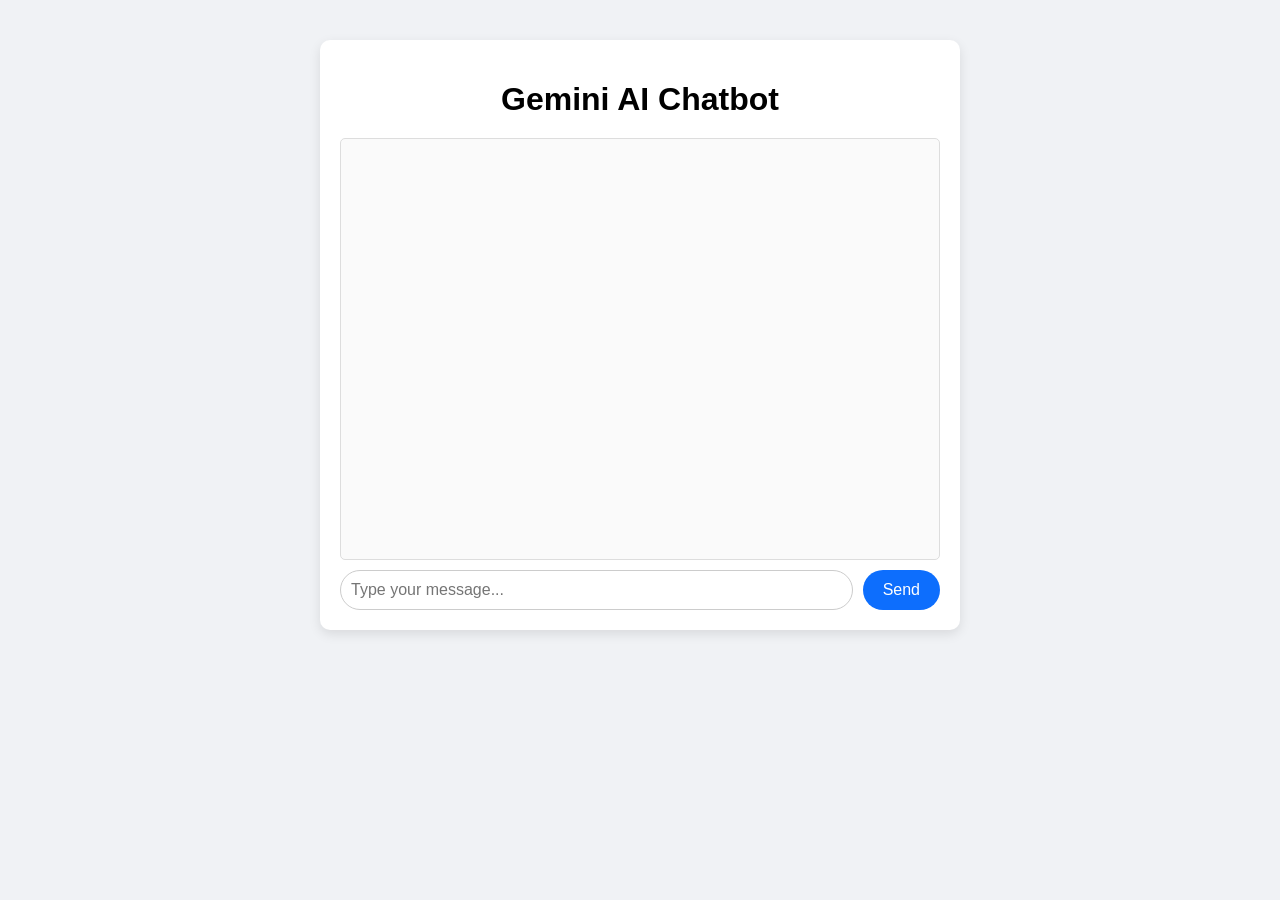
==== public/index.html @ 7967002c "Initial Upload" ====
<!DOCTYPE html>
<html lang="en">
<head>
  <meta charset="UTF-8" />
  <meta name="viewport" content="width=device-width, initial-scale=1.0"/>
  <title>Gemini AI Chatbot</title>
  <link rel="stylesheet" href="style.css"/>
</head>
<body>
  <div class="container">
    <h1>Gemini AI Chatbot</h1>
    <div id="chat-box" class="chat-box"></div>
    <form id="chat-form">
      <input type="text" id="user-input" placeholder="Type your message..." autocomplete="off" required />
      <button type="submit">Send</button>
    </form>
  </div>
  <script src="script.js"></script>
</body>
</html>
---- public/style.css ----
body {
  font-family: Arial, sans-serif;
  background-color: #f0f2f5;
  margin: 0;
  padding: 0;
}

.container {
  max-width: 600px;
  margin: 40px auto;
  background: #fff;
  padding: 20px;
  border-radius: 10px;
  box-shadow: 0 4px 12px rgba(0, 0, 0, 0.1);
}

h1 {
  text-align: center;
  margin-bottom: 20px;
}

.chat-box {
  height: 400px;
  overflow-y: auto;
  padding: 10px;
  border: 1px solid #ddd;
  border-radius: 5px;
  background-color: #fafafa;
  margin-bottom: 10px;
}

.message {
  margin: 8px 0;
  padding: 8px 12px;
  border-radius: 20px;
  max-width: 80%;
  display: inline-block;
}

.message.user {
  background-color: #d1e7ff;
  float: right;
  text-align: right;
}

.message.bot {
  background-color: #dff6dd;
  float: left;
  text-align: left;
}

form {
  display: flex;
  gap: 10px;
}

input[type="text"] {
  flex: 1;
  padding: 10px;
  border-radius: 20px;
  border: 1px solid #ccc;
  font-size: 16px;
}

button {
  padding: 10px 20px;
  border: none;
  background-color: #0d6efd;
  color: white;
  border-radius: 20px;
  font-size: 16px;
  cursor: pointer;
}

button:hover {
  background-color: #0b5ed7;
}
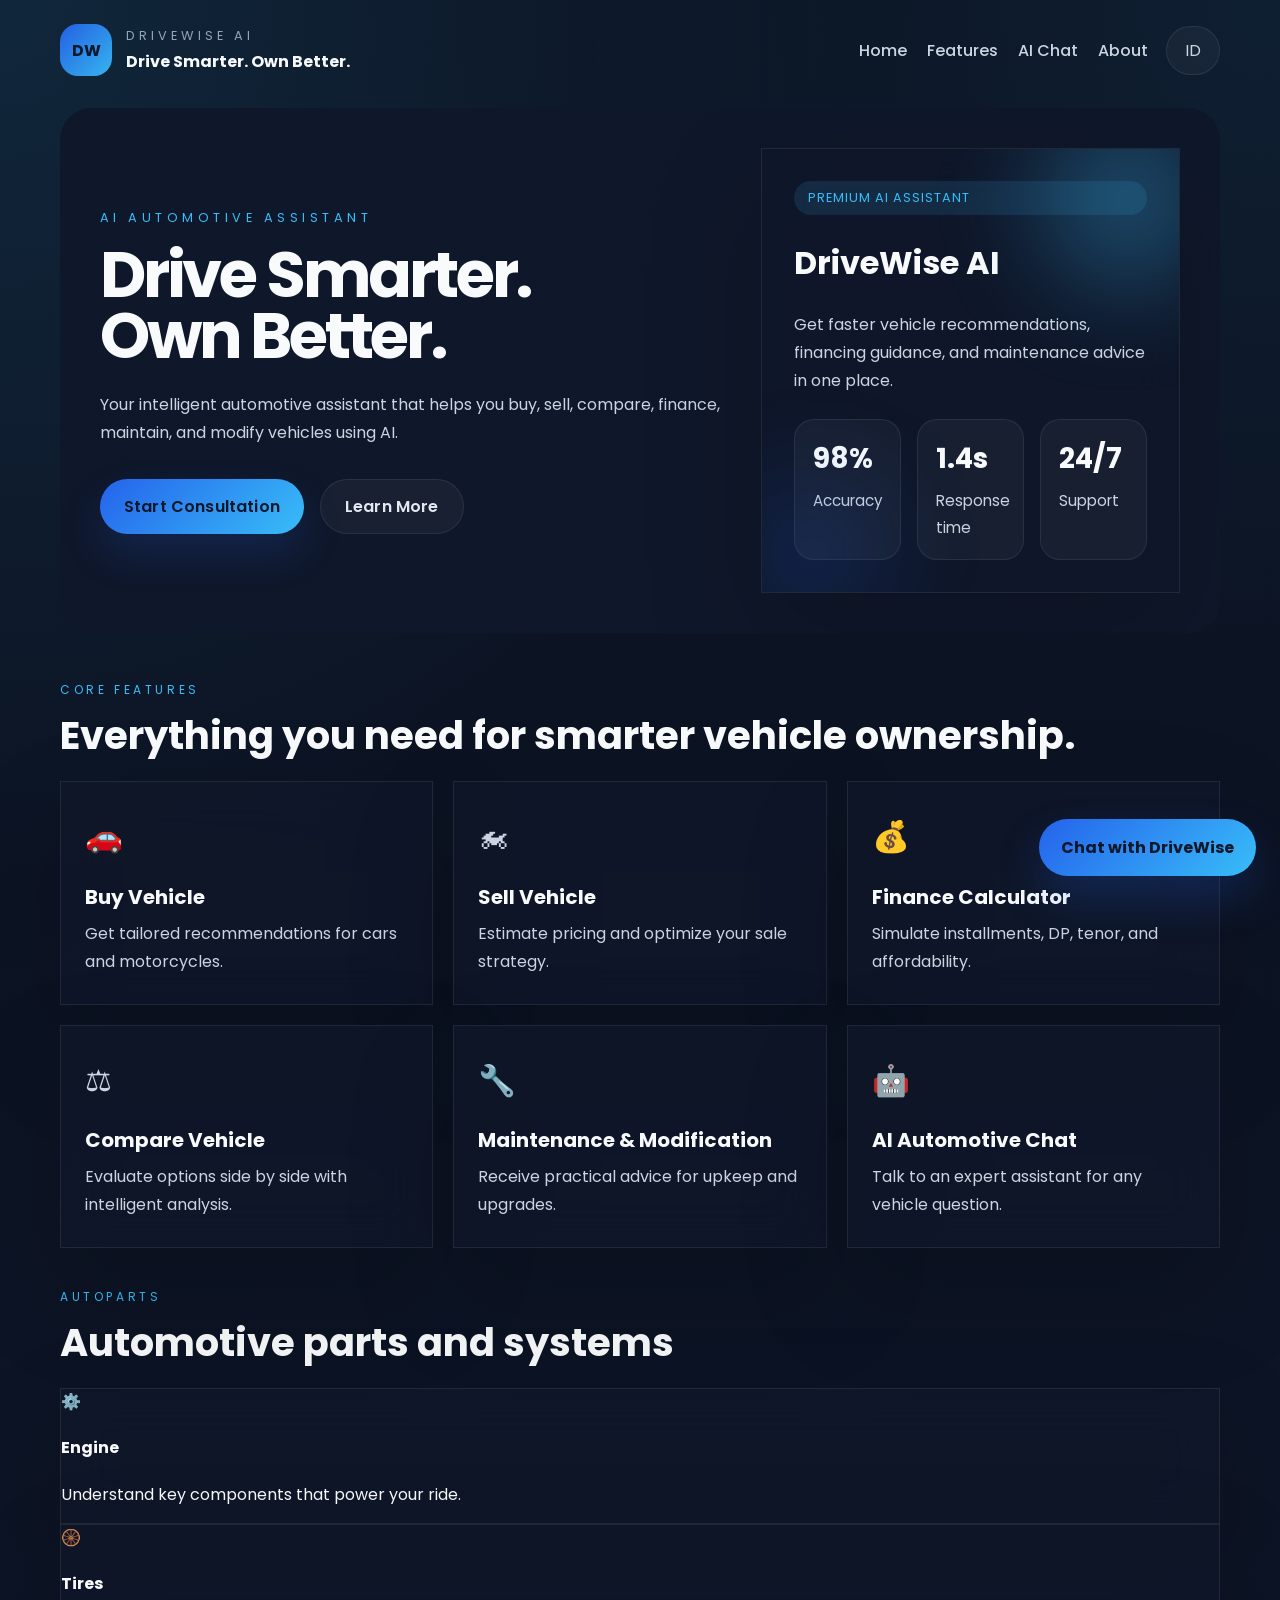
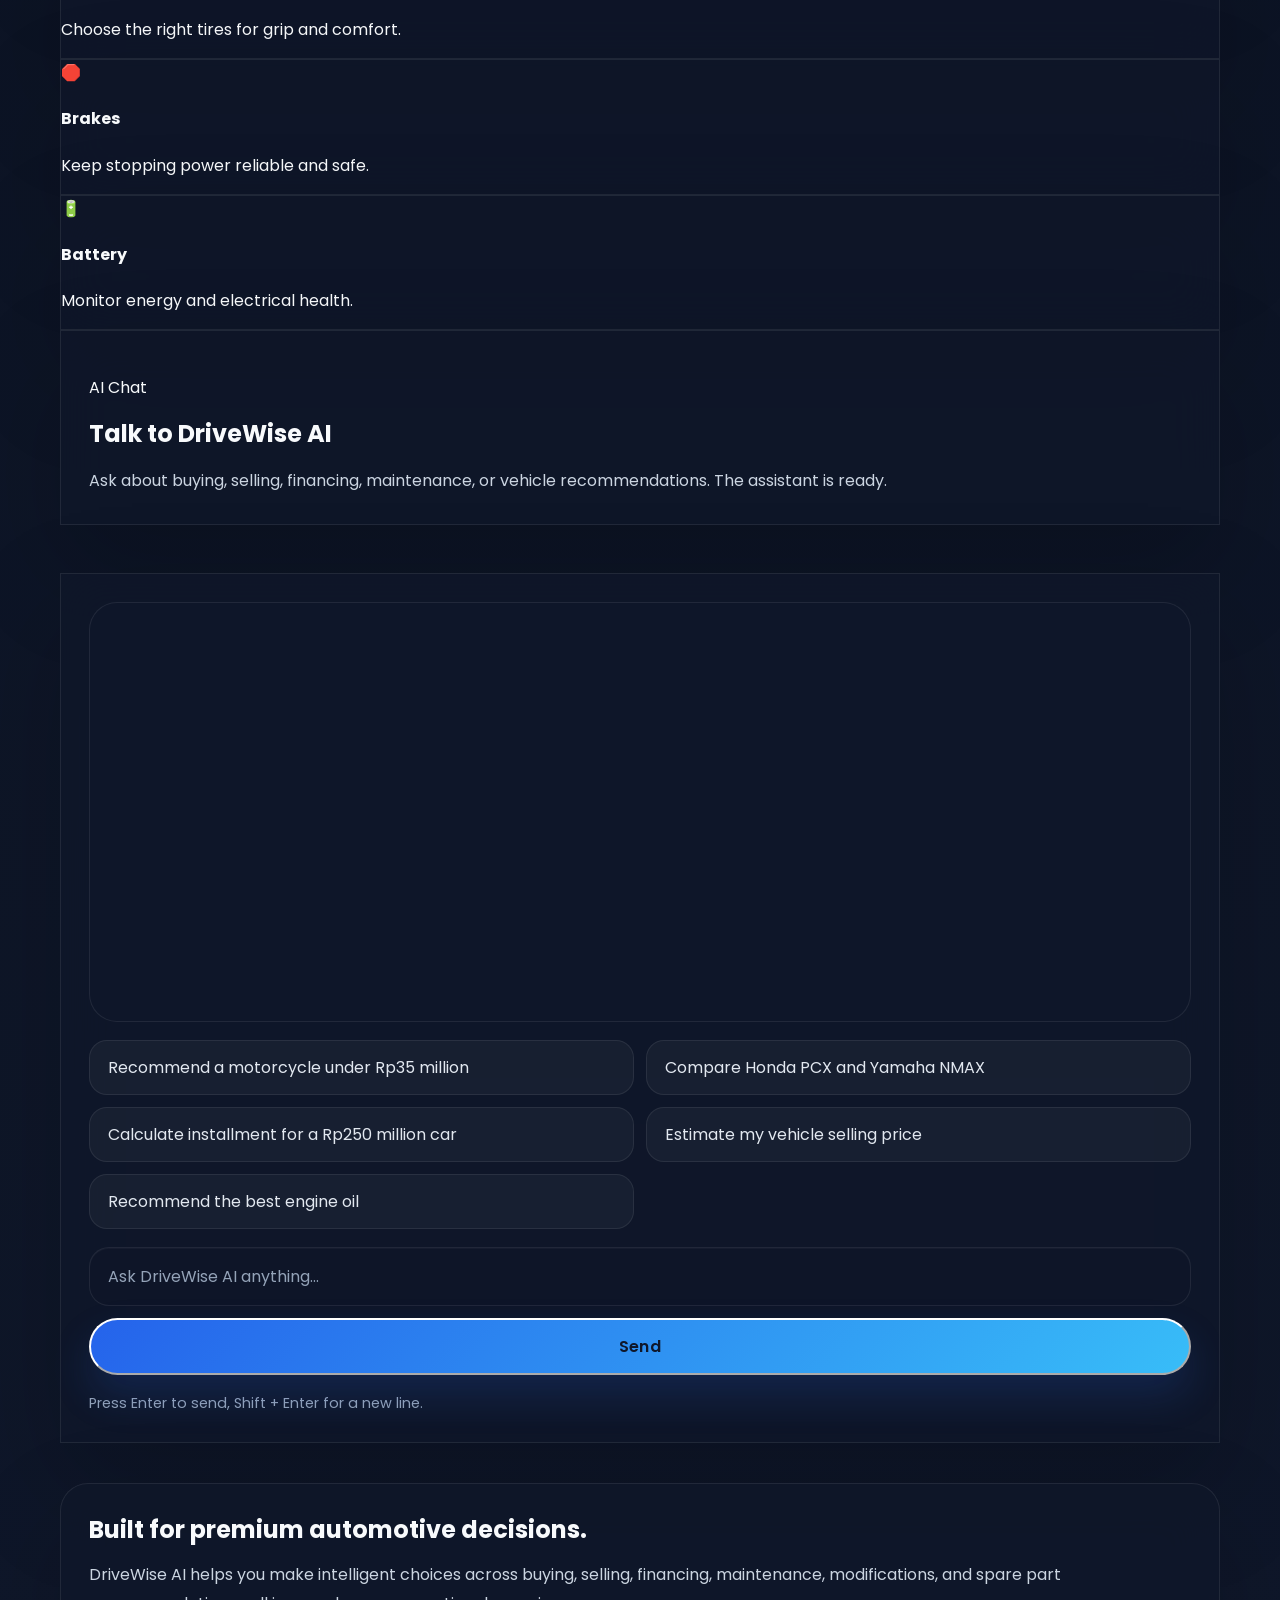
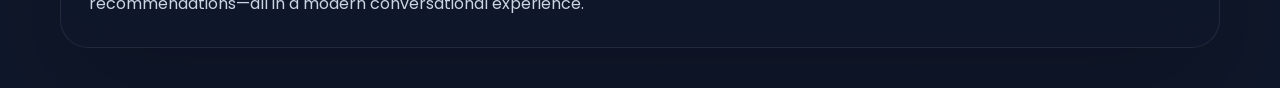
==== commit 9196f42f: "Initial Upload v2" ====
--- a/public/index.html
+++ b/public/index.html
@@ -2,19 +2,202 @@
 <html lang="en">
 <head>
   <meta charset="UTF-8" />
-  <meta name="viewport" content="width=device-width, initial-scale=1.0"/>
-  <title>Gemini AI Chatbot</title>
-  <link rel="stylesheet" href="style.css"/>
+  <meta name="viewport" content="width=device-width, initial-scale=1.0" />
+  <title>DriveWise AI</title>
+  <link rel="preconnect" href="https://fonts.googleapis.com" />
+  <link rel="preconnect" href="https://fonts.gstatic.com" crossorigin />
+  <link href="https://fonts.googleapis.com/css2?family=Poppins:wght@400;500;600;700&display=swap" rel="stylesheet" />
+  <link rel="stylesheet" href="style.css" />
 </head>
 <body>
-  <div class="container">
-    <h1>Gemini AI Chatbot</h1>
-    <div id="chat-box" class="chat-box"></div>
-    <form id="chat-form">
-      <input type="text" id="user-input" placeholder="Type your message..." autocomplete="off" required />
-      <button type="submit">Send</button>
-    </form>
+  <div class="page-shell">
+    <header class="topbar">
+      <div class="brand-wrap">
+        <div class="brand-logo">DW</div>
+        <div>
+          <p class="brand-label">DriveWise AI</p>
+          <p class="brand-tag">Drive Smarter. Own Better.</p>
+        </div>
+      </div>
+      <div class="topbar-actions">
+        <nav class="nav-links">
+          <a href="#home" data-i18n="home">Home</a>
+          <a href="#features" data-i18n="features">Features</a>
+          <a href="#chat" data-i18n="chat">AI Chat</a>
+          <a href="#about" data-i18n="about">About</a>
+        </nav>
+        <button id="lang-toggle" class="lang-toggle" type="button" aria-label="Toggle language">ID</button>
+      </div>
+    </header>
+
+    <main>
+      <section class="hero" id="home">
+        <div class="hero-copy">
+          <p class="eyebrow" data-i18n="heroEyebrow">AI Automotive Assistant</p>
+          <h1 data-i18n="heroTitle">Drive Smarter.<br />Own Better.</h1>
+          <p class="hero-subtitle" data-i18n="heroSubtitle">Your intelligent automotive assistant that helps you buy, sell, compare, finance, maintain, and modify vehicles using AI.</p>
+          <div class="hero-actions">
+            <a class="button primary" href="#chat" data-i18n="heroStart">Start Consultation</a>
+            <a class="button outline" href="#features" data-i18n="heroLearn">Learn More</a>
+          </div>
+        </div>
+        <div class="hero-panel">
+          <div class="hero-card glass-card hero-summary">
+            <div class="hero-card-tag" data-i18n="heroTag">Premium AI Assistant</div>
+            <h2 data-i18n="heroPanelTitle">DriveWise AI</h2>
+            <p data-i18n="heroPanelText">Get faster vehicle recommendations, financing guidance, and maintenance advice in one place.</p>
+            <div class="hero-stats">
+              <div>
+                <span>98%</span>
+                <p data-i18n="statAccuracy">Accuracy</p>
+              </div>
+              <div>
+                <span>1.4s</span>
+                <p data-i18n="statResponse">Response time</p>
+              </div>
+              <div>
+                <span>24/7</span>
+                <p data-i18n="statSupport">Support</p>
+              </div>
+            </div>
+          </div>
+        </div>
+      </section>
+
+      <section class="features-section" id="features">
+        <div class="section-heading">
+          <p class="eyebrow" data-i18n="coreFeatures">Core Features</p>
+          <h2 data-i18n="coreTitle">Everything you need for smarter vehicle ownership.</h2>
+        </div>
+        <div class="feature-grid">
+          <article class="feature-card glass-card">
+            <p class="feature-icon">🚗</p>
+            <h3 data-i18n="feature1title">Buy Vehicle</h3>
+            <p data-i18n="feature1desc">Get tailored recommendations for cars and motorcycles.</p>
+          </article>
+          <article class="feature-card glass-card">
+            <p class="feature-icon">🏍</p>
+            <h3 data-i18n="feature2title">Sell Vehicle</h3>
+            <p data-i18n="feature2desc">Estimate pricing and optimize your sale strategy.</p>
+          </article>
+          <article class="feature-card glass-card">
+            <p class="feature-icon">💰</p>
+            <h3 data-i18n="feature3title">Finance Calculator</h3>
+            <p data-i18n="feature3desc">Simulate installments, DP, tenor, and affordability.</p>
+          </article>
+          <article class="feature-card glass-card">
+            <p class="feature-icon">⚖</p>
+            <h3 data-i18n="feature4title">Compare Vehicle</h3>
+            <p data-i18n="feature4desc">Evaluate options side by side with intelligent analysis.</p>
+          </article>
+          <article class="feature-card glass-card">
+            <p class="feature-icon">🔧</p>
+            <h3 data-i18n="feature5title">Maintenance & Modification</h3>
+            <p data-i18n="feature5desc">Receive practical advice for upkeep and upgrades.</p>
+          </article>
+          <article class="feature-card glass-card">
+            <p class="feature-icon">🤖</p>
+            <h3 data-i18n="feature6title">AI Automotive Chat</h3>
+            <p data-i18n="feature6desc">Talk to an expert assistant for any vehicle question.</p>
+          </article>
+        </div>
+      </section>
+
+      <section class="parts-section">
+        <div class="section-heading">
+          <p class="eyebrow" data-i18n="partsEyebrow">Autoparts</p>
+          <h2 data-i18n="partsTitle">Automotive parts and systems</h2>
+        </div>
+        <div class="parts-grid">
+          <article class="part-card glass-card">
+            <span class="part-icon">⚙️</span>
+            <h4 data-i18n="part1title">Engine</h4>
+            <p data-i18n="part1desc">Understand key components that power your ride.</p>
+          </article>
+          <article class="part-card glass-card">
+            <span class="part-icon">🛞</span>
+            <h4 data-i18n="part2title">Tires</h4>
+            <p data-i18n="part2desc">Choose the right tires for grip and comfort.</p>
+          </article>
+          <article class="part-card glass-card">
+            <span class="part-icon">🛑</span>
+            <h4 data-i18n="part3title">Brakes</h4>
+            <p data-i18n="part3desc">Keep stopping power reliable and safe.</p>
+          </article>
+          <article class="part-card glass-card">
+            <span class="part-icon">🔋</span>
+            <h4 data-i18n="part4title">Battery</h4>
+            <p data-i18n="part4desc">Monitor energy and electrical health.</p>
+          </article>
+        </div>
+      </section>
+
+      <section class="chat-section" id="chat">
+        <div class="chat-header glass-card">
+          <div>
+            <p class="eyebrow" data-i18n="chatHeader">AI Chat</p>
+            <h2 data-i18n="chatTitle">Talk to DriveWise AI</h2>
+          </div>
+          <p class="chat-description" data-i18n="chatDescription">Ask about buying, selling, financing, maintenance, or vehicle recommendations. The assistant is ready.</p>
+        </div>
+
+        <div id="chat-shell-placeholder"></div>
+        <div class="chat-shell glass-card" id="chat-shell">
+          <div class="chat-window" id="chat-box"></div>
+          <div class="suggestions" aria-label="Suggested prompts">
+            <button type="button" class="suggestion-button" data-i18n="suggest1" data-suggest="suggest1">Recommend a motorcycle under Rp35 million</button>
+            <button type="button" class="suggestion-button" data-i18n="suggest2" data-suggest="suggest2">Compare Honda PCX and Yamaha NMAX</button>
+            <button type="button" class="suggestion-button" data-i18n="suggest3" data-suggest="suggest3">Calculate installment for a Rp250 million car</button>
+            <button type="button" class="suggestion-button" data-i18n="suggest4" data-suggest="suggest4">Estimate my vehicle selling price</button>
+            <button type="button" class="suggestion-button" data-i18n="suggest5" data-suggest="suggest5">Recommend the best engine oil</button>
+          </div>
+          <form id="chat-form" class="chat-form">
+            <textarea id="user-input" rows="1" placeholder="Ask DriveWise AI anything..." autocomplete="off" required data-i18n="userPlaceholder"></textarea>
+            <button type="submit" class="button primary" data-i18n="sendButton">Send</button>
+          </form>
+          <p class="form-help" data-i18n="formHelp">Press Enter to send, Shift + Enter for a new line.</p>
+        </div>
+      </section>
+
+      <section class="about-section" id="about">
+        <div class="about-card glass-card">
+          <h2 data-i18n="aboutTitle">Built for premium automotive decisions.</h2>
+          <p data-i18n="aboutText">DriveWise AI helps you make intelligent choices across buying, selling, financing, maintenance, modifications, and spare part recommendations—all in a modern conversational experience.</p>
+        </div>
+      </section>
+    </main>
   </div>
+
+  <button id="chat-float-button" class="floating-chat-button" type="button" data-i18n="floatButton">Chat with DriveWise</button>
+
+  <div id="chat-widget" class="chat-widget hidden" aria-hidden="true">
+    <div class="chat-widget-panel glass-card">
+      <div class="chat-widget-header">
+        <div>
+          <p class="eyebrow" data-i18n="widgetTitle">DriveWise Mini Chat</p>
+        </div>
+        <div class="widget-actions">
+          <button type="button" id="chat-widget-full" class="widget-button" data-i18n="widgetFull">Full</button>
+          <button type="button" id="chat-widget-minimize" class="widget-button" data-i18n="widgetMinimize">–</button>
+        </div>
+      </div>
+      <div id="chat-widget-body" class="chat-widget-body"></div>
+    </div>
+  </div>
+
+  <div id="chat-overlay" class="chat-overlay hidden" aria-hidden="true">
+    <div class="chat-overlay-panel glass-card">
+      <div class="overlay-header">
+        <div>
+          <p class="overlay-title" data-i18n="overlayTitle">DriveWise Chat</p>
+          <p class="overlay-subtitle" data-i18n="overlaySubtitle">Continue your current conversation in full screen.</p>
+        </div>
+        <button id="chat-overlay-close" class="overlay-close" aria-label="Close chat">×</button>
+      </div>
+      <div id="chat-overlay-body"></div>
+    </div>
+  </div>
+
   <script src="script.js"></script>
 </body>
 </html>
--- a/public/style.css
+++ b/public/style.css
@@ -1,77 +1,1124 @@
+:root {
+  color-scheme: dark;
+  font-family: 'Poppins', Arial, sans-serif;
+  background-color: #0f172a;
+  color: #f8fafc;
+  --bg: #0f172a;
+  --surface: #1e293b;
+  --surface-soft: rgba(30, 41, 59, 0.8);
+  --border: rgba(255, 255, 255, 0.08);
+  --primary: #2563eb;
+  --secondary: #38bdf8;
+  --text: #f8fafc;
+  --success: #22c55e;
+  --warning: #f59e0b;
+  --danger: #ef4444;
+}
+
+* {
+  box-sizing: border-box;
+}
+
+html,
 body {
-  font-family: Arial, sans-serif;
-  background-color: #f0f2f5;
-  margin: 0;
-  padding: 0;
-}
-
-.container {
-  max-width: 600px;
-  margin: 40px auto;
-  background: #fff;
-  padding: 20px;
-  border-radius: 10px;
-  box-shadow: 0 4px 12px rgba(0, 0, 0, 0.1);
-}
-
-h1 {
-  text-align: center;
-  margin-bottom: 20px;
-}
-
-.chat-box {
-  height: 400px;
+  margin: 0;
+  min-height: 100%;
+}
+
+body {
+  background: radial-gradient(circle at top left, rgba(56, 189, 248, 0.12), transparent 25%),
+    radial-gradient(circle at top right, rgba(56, 189, 248, 0.08), transparent 20%),
+    linear-gradient(180deg, #0b1221 0%, #0f172a 100%);
+  color: var(--text);
+}
+
+img,
+svg {
+  display: block;
+}
+
+a {
+  color: inherit;
+  text-decoration: none;
+}
+
+button,
+textarea {
+  font: inherit;
+}
+
+.page-shell {
+  max-width: 1200px;
+  margin: 0 auto;
+  padding: 24px 20px 40px;
+  position: relative;
+}
+
+.topbar-actions {
+  display: flex;
+  align-items: center;
+  gap: 18px;
+}
+
+.lang-toggle {
+  border: 1px solid var(--border);
+  background: rgba(255, 255, 255, 0.04);
+  color: #cbd5e1;
+  border-radius: 999px;
+  padding: 11px 18px;
+  cursor: pointer;
+  transition: transform 0.2s ease, border-color 0.2s ease, background-color 0.2s ease;
+}
+
+.lang-toggle:hover {
+  transform: translateY(-1px);
+  border-color: rgba(56, 189, 248, 0.25);
+}
+
+.topbar {
+  display: flex;
+  flex-wrap: wrap;
+  align-items: center;
+  justify-content: space-between;
+  gap: 16px;
+  margin-bottom: 32px;
+  position: relative;
+}
+
+.brand-wrap {
+  display: flex;
+  align-items: center;
+  gap: 14px;
+}
+
+.brand-logo {
+  width: 52px;
+  height: 52px;
+  display: grid;
+  place-items: center;
+  border-radius: 18px;
+  background: linear-gradient(135deg, rgba(37, 99, 235, 0.95), rgba(56, 189, 248, 0.95));
+  color: #0f172a;
+  font-weight: 700;
+}
+
+.brand-label {
+  margin: 0;
+  font-size: 0.8rem;
+  letter-spacing: 0.32em;
+  text-transform: uppercase;
+  color: #94a3b8;
+}
+
+.brand-tag {
+  margin: 4px 0 0;
+  font-size: 1rem;
+  font-weight: 700;
+}
+
+.nav-links {
+  display: flex;
+  flex-wrap: wrap;
+  gap: 20px;
+}
+
+.nav-links a {
+  color: #cbd5e1;
+  font-weight: 500;
+  transition: color 0.25s ease;
+}
+
+.nav-links a:hover {
+  color: var(--secondary);
+}
+
+.hero {
+  position: relative;
+  display: grid;
+  grid-template-columns: minmax(0, 1.2fr) minmax(320px, 0.8fr);
+  gap: 32px;
+  align-items: center;
+  margin-bottom: 48px;
+  border-radius: 32px;
+  overflow: hidden;
+  padding: 40px;
+  background-image: linear-gradient(180deg, rgba(15, 23, 42, 0.92), rgba(15, 23, 42, 0.92)), url('https://images.unsplash.com/photo-1511919884226-fd3cad34687c?auto=format&fit=crop&w=1400&q=80');
+  background-size: cover;
+  background-position: center;
+  background-repeat: no-repeat;
+}
+
+.hero::before {
+  content: '';
+  position: absolute;
+  inset: 0;
+  background: linear-gradient(180deg, rgba(15, 23, 42, 0.7), rgba(15, 23, 42, 0.95));
+}
+
+.hero-copy,
+.hero-panel {
+  position: relative;
+  z-index: 1;
+}
+
+.hero-copy {
+  max-width: 640px;
+}
+
+.hero-copy .eyebrow {
+  margin: 0 0 16px;
+  font-size: 0.8rem;
+  letter-spacing: 0.35em;
+  text-transform: uppercase;
+  color: #38bdf8;
+}
+
+.hero-copy h1 {
+  margin: 0;
+  font-size: clamp(3rem, 5vw, 4.5rem);
+  line-height: 0.95;
+  letter-spacing: -0.05em;
+}
+
+.hero-copy p {
+  margin: 24px 0 0;
+  max-width: 44rem;
+  line-height: 1.75;
+  color: #cbd5e1;
+}
+
+.hero-actions {
+  display: flex;
+  flex-wrap: wrap;
+  gap: 16px;
+  margin-top: 32px;
+}
+
+.button {
+  display: inline-flex;
+  align-items: center;
+  justify-content: center;
+  border-radius: 999px;
+  padding: 14px 24px;
+  font-weight: 600;
+  letter-spacing: 0.01em;
+  transition: transform 0.25s ease, background-color 0.25s ease, box-shadow 0.25s ease;
+  position: relative;
+  overflow: hidden;
+}
+
+.button::after {
+  content: '';
+  position: absolute;
+  inset: 0;
+  border-radius: inherit;
+  background: rgba(255, 255, 255, 0.08);
+  opacity: 0;
+  transition: opacity 0.25s ease, transform 0.25s ease;
+  transform: scale(0.95);
+}
+
+.button:active::after {
+  opacity: 1;
+  transform: scale(1);
+}
+
+.button.primary {
+  background: linear-gradient(135deg, var(--primary), var(--secondary));
+  color: #0f172a;
+  box-shadow: 0 20px 40px rgba(37, 99, 235, 0.18);
+}
+
+.button.primary:hover {
+  transform: translateY(-1px);
+}
+
+.button.outline {
+  background: rgba(255, 255, 255, 0.04);
+  border: 1px solid var(--border);
+  color: #e2e8f0;
+}
+
+.button.outline:hover {
+  transform: translateY(-1px);
+  border-color: rgba(56, 189, 248, 0.35);
+}
+
+.hero-panel {
+  position: relative;
+}
+
+.hero-card {
+  min-height: 360px;
+  padding: 32px;
+  display: flex;
+  flex-direction: column;
+  justify-content: space-between;
+  gap: 24px;
+  position: relative;
+  overflow: hidden;
+  background: rgba(15, 23, 42, 0.8);
+}
+
+.hero-card::before,
+.hero-card::after {
+  content: '';
+  position: absolute;
+  border-radius: 50%;
+  filter: blur(50px);
+}
+
+.hero-card::before {
+  width: 180px;
+  height: 180px;
+  background: rgba(56, 189, 248, 0.3);
+  top: -40px;
+  right: -40px;
+}
+
+.hero-card::after {
+  width: 140px;
+  height: 140px;
+  background: rgba(37, 99, 235, 0.2);
+  bottom: -30px;
+  left: -20px;
+}
+
+.hero-card-tag {
+  display: inline-flex;
+  padding: 8px 14px;
+  border-radius: 999px;
+  background: rgba(56, 189, 248, 0.12);
+  color: #38bdf8;
+  font-size: 0.8rem;
+  letter-spacing: 0.08em;
+  text-transform: uppercase;
+}
+
+.hero-card h2 {
+  margin: 0;
+  font-size: 2rem;
+}
+
+.hero-card p {
+  margin: 0;
+  color: #cbd5e1;
+  line-height: 1.75;
+}
+
+.hero-stats {
+  display: grid;
+  gap: 16px;
+  grid-template-columns: repeat(3, minmax(0, 1fr));
+}
+
+.hero-stats div {
+  background: rgba(255, 255, 255, 0.04);
+  border: 1px solid rgba(255, 255, 255, 0.08);
+  border-radius: 20px;
+  padding: 18px;
+}
+
+.hero-stats span {
+  display: block;
+  font-size: 1.75rem;
+  font-weight: 700;
+}
+
+.hero-stats p {
+  margin: 8px 0 0;
+  color: #cbd5e1;
+  font-size: 0.95rem;
+}
+
+.features-section {
+  margin-bottom: 40px;
+}
+
+.section-heading {
+  margin-bottom: 24px;
+}
+
+.section-heading .eyebrow {
+  margin: 0;
+  color: #38bdf8;
+  letter-spacing: 0.3em;
+  text-transform: uppercase;
+  font-size: 0.75rem;
+}
+
+.section-heading h2 {
+  margin: 16px 0 0;
+  font-size: clamp(2rem, 3vw, 2.75rem);
+  line-height: 1.1;
+}
+
+.feature-grid {
+  display: grid;
+  gap: 20px;
+  grid-template-columns: repeat(3, minmax(0, 1fr));
+}
+
+.feature-card {
+  padding: 28px 24px;
+  transition: transform 0.3s ease, border-color 0.3s ease, background-color 0.3s ease;
+}
+
+.feature-card:hover {
+  transform: translateY(-6px);
+  border-color: rgba(56, 189, 248, 0.18);
+  background: rgba(255, 255, 255, 0.04);
+}
+
+.feature-icon {
+  font-size: 1.9rem;
+}
+
+.feature-card h3 {
+  margin: 18px 0 8px;
+  font-size: 1.25rem;
+}
+
+.feature-card p {
+  margin: 0;
+  color: #cbd5e1;
+  line-height: 1.75;
+}
+
+.chat-section {
+  display: grid;
+  gap: 24px;
+  margin-bottom: 40px;
+}
+
+.chat-header,
+.chat-shell,
+.about-card {
+  padding: 28px;
+}
+
+.chat-header {
+  display: grid;
+  gap: 16px;
+}
+
+.chat-header h2 {
+  margin: 0;
+}
+
+.chat-description {
+  margin: 0;
+  color: #cbd5e1;
+  line-height: 1.8;
+}
+
+.chat-shell {
+  display: grid;
+  gap: 18px;
+}
+
+.chat-window {
+  min-height: 420px;
+  max-height: 680px;
   overflow-y: auto;
-  padding: 10px;
-  border: 1px solid #ddd;
-  border-radius: 5px;
-  background-color: #fafafa;
-  margin-bottom: 10px;
+  padding: 24px;
+  display: flex;
+  flex-direction: column;
+  gap: 18px;
+  border-radius: 28px;
+  background: rgba(15, 23, 42, 0.96);
+  border: 1px solid rgba(255, 255, 255, 0.08);
+}
+
+.chat-window::-webkit-scrollbar {
+  width: 10px;
+}
+
+.chat-window::-webkit-scrollbar-thumb {
+  background: rgba(255, 255, 255, 0.16);
+  border-radius: 999px;
 }
 
 .message {
-  margin: 8px 0;
-  padding: 8px 12px;
+  display: inline-flex;
+  flex-direction: column;
+  gap: 10px;
+  padding: 16px 18px;
+  border-radius: 24px;
+  max-width: 82%;
+  position: relative;
+  line-height: 1.7;
+  box-shadow: 0 18px 40px rgba(0, 0, 0, 0.18);
+}
+
+.message.user {
+  margin-left: auto;
+  background: linear-gradient(135deg, rgba(37, 99, 235, 0.9), rgba(56, 189, 248, 0.2));
+  color: #e2e8f0;
+}
+
+.message.bot {
+  margin-right: auto;
+  background: rgba(15, 23, 42, 0.95);
+  border: 1px solid rgba(56, 189, 248, 0.12);
+}
+
+.message .message-row {
+  display: flex;
+  align-items: flex-start;
+  gap: 14px;
+}
+
+.avatar {
+  width: 40px;
+  height: 40px;
+  border-radius: 14px;
+  display: grid;
+  place-items: center;
+  flex-shrink: 0;
+  font-weight: 700;
+}
+
+.avatar.user {
+  background: rgba(56, 189, 248, 0.18);
+  color: #38bdf8;
+}
+
+.avatar.bot {
+  background: rgba(15, 23, 42, 0.9);
+  color: #cbd5e1;
+  border: 1px solid rgba(56, 189, 248, 0.18);
+}
+
+.message-content {
+  white-space: pre-wrap;
+  word-break: break-word;
+  color: inherit;
+}
+
+.message-meta {
+  display: flex;
+  justify-content: flex-end;
+  gap: 10px;
+  color: #94a3b8;
+  font-size: 0.82rem;
+}
+
+.typing-dots {
+  display: inline-flex;
+  gap: 6px;
+  align-items: center;
+}
+
+.typing-dots span {
+  width: 8px;
+  height: 8px;
+  border-radius: 999px;
+  background: rgba(56, 189, 248, 0.9);
+  animation: blink 1.2s infinite ease-in-out;
+}
+
+.typing-dots span:nth-child(2) {
+  animation-delay: 0.15s;
+}
+
+.typing-dots span:nth-child(3) {
+  animation-delay: 0.3s;
+}
+
+@keyframes blink {
+  0%,
+  80%,
+  100% {
+    opacity: 0.3;
+  }
+  40% {
+    opacity: 1;
+  }
+}
+
+.suggestions {
+  display: grid;
+  gap: 12px;
+  grid-template-columns: repeat(2, minmax(0, 1fr));
+}
+
+.suggestion-button {
+  border: 1px solid var(--border);
+  background: rgba(255, 255, 255, 0.04);
+  color: #e2e8f0;
+  border-radius: 18px;
+  padding: 14px 18px;
+  text-align: left;
+  transition: transform 0.2s ease, border-color 0.2s ease, background-color 0.2s ease;
+}
+
+.suggestion-button:hover {
+  transform: translateY(-2px);
+  border-color: rgba(56, 189, 248, 0.3);
+  background: rgba(56, 189, 248, 0.08);
+}
+
+.chat-form {
+  display: grid;
+  gap: 12px;
+}
+
+#user-input {
+  width: 100%;
+  min-height: 56px;
+  max-height: 180px;
+  resize: none;
   border-radius: 20px;
-  max-width: 80%;
-  display: inline-block;
-}
-
-.message.user {
-  background-color: #d1e7ff;
-  float: right;
-  text-align: right;
-}
-
-.message.bot {
-  background-color: #dff6dd;
-  float: left;
-  text-align: left;
-}
-
-form {
+  border: 1px solid var(--border);
+  background: rgba(15, 23, 42, 0.9);
+  color: #e2e8f0;
+  padding: 16px 18px;
+  outline: none;
+  box-shadow: inset 0 1px 0 rgba(255, 255, 255, 0.03);
+}
+
+#user-input::placeholder {
+  color: #94a3b8;
+}
+
+.form-help {
+  margin: 0;
+  color: #94a3b8;
+  font-size: 0.9rem;
+}
+
+.about-section {
+  margin-top: 16px;
+}
+
+.about-card {
+  border-radius: 28px;
+}
+
+.about-card h2 {
+  margin: 0 0 14px;
+}
+
+.about-card p {
+  margin: 0;
+  line-height: 1.8;
+  color: #cbd5e1;
+}
+
+.glass-card {
+  background: rgba(15, 23, 42, 0.8);
+  backdrop-filter: blur(24px);
+  border: 1px solid var(--border);
+  box-shadow: 0 45px 110px rgba(0, 0, 0, 0.18);
+}
+
+@media (max-width: 950px) {
+  .hero {
+    grid-template-columns: 1fr;
+  }
+
+  .hero {
+    padding: 32px;
+  }
+
+  .hero-copy h1 {
+    font-size: clamp(2.5rem, 7vw, 4rem);
+  }
+
+  .feature-grid {
+    grid-template-columns: repeat(2, minmax(0, 1fr));
+  }
+
+  .chat-window {
+    min-height: 320px;
+  }
+}
+
+@media (max-width: 720px) {
+  .page-shell {
+    padding: 20px 16px 32px;
+  }
+
+  .topbar {
+    flex-direction: column;
+    align-items: stretch;
+  }
+
+  .topbar-actions {
+    display: flex;
+    justify-content: space-between;
+    align-items: center;
+    gap: 16px;
+    width: 100%;
+  }
+
+  .nav-links {
+    justify-content: center;
+    gap: 12px;
+  }
+
+  .hero {
+    grid-template-columns: 1fr;
+    padding: 28px;
+    gap: 24px;
+  }
+
+  .hero-panel {
+    order: -1;
+  }
+
+  .hero-copy h1 {
+    font-size: clamp(2.25rem, 8vw, 3rem);
+  }
+
+  .hero-copy p,
+  .hero-card p,
+  .chat-description,
+  .feature-card p,
+  .about-card p {
+    font-size: 0.95rem;
+  }
+
+  .hero-actions {
+    flex-direction: column;
+  }
+
+  .hero-actions .button {
+    width: 100%;
+  }
+
+  .feature-grid {
+    grid-template-columns: 1fr;
+  }
+
+  .hero-stats {
+    grid-template-columns: 1fr;
+  }
+
+  .chat-header,
+  .chat-shell,
+  .about-card,
+  .hero-card {
+    padding: 22px;
+  }
+
+  .chat-window {
+    min-height: 240px;
+    padding: 20px;
+  }
+
+  .chat-shell {
+    gap: 16px;
+  }
+
+  .suggestions {
+    grid-template-columns: 1fr;
+  }
+
+  .suggestion-button {
+    width: 100%;
+  }
+
+  .chat-form {
+    gap: 10px;
+  }
+
+  #user-input {
+    min-height: 48px;
+    padding: 14px 16px;
+  }
+
+  .form-help {
+    font-size: 0.85rem;
+  }
+
+  .floating-chat-button {
+    right: 16px;
+    bottom: 16px;
+    padding: 14px 18px;
+    font-size: 0.9rem;
+  }
+
+  .overlay-close {
+    width: 38px;
+    height: 38px;
+  }
+
+  .chat-overlay-panel {
+    width: min(100%, 100vw);
+    max-height: 100vh;
+    margin: 0 8px;
+  }
+}
+
+@media (max-width: 520px) {
+  .page-shell {
+    padding: 18px 12px 28px;
+  }
+
+  .topbar-actions {
+    flex-direction: column;
+    gap: 12px;
+  }
+
+  .nav-links {
+    gap: 10px;
+  }
+
+  .hero {
+    padding: 24px;
+    gap: 20px;
+  }
+
+  .hero-copy h1 {
+    font-size: clamp(2rem, 9vw, 2.6rem);
+  }
+
+  .hero-actions {
+    gap: 14px;
+  }
+
+  .button {
+    padding: 12px 18px;
+  }
+
+  .chat-header,
+  .chat-shell,
+  .about-card,
+  .hero-card {
+    padding: 18px;
+  }
+
+  .chat-window {
+    min-height: 220px;
+  }
+
+  .hero-stats {
+    gap: 12px;
+  }
+
+  .hero-stats div {
+    padding: 16px;
+  }
+
+  .chat-overlay {
+    padding: 16px;
+  }
+
+  .chat-widget {
+    width: min(95vw, 420px);
+    right: 12px;
+    bottom: 90px;
+  }
+}
+
+.floating-chat-button {
+  position: fixed;
+  right: 24px;
+  bottom: 24px;
+  z-index: 105;
+  padding: 16px 22px;
+  border-radius: 999px;
+  border: none;
+  background: linear-gradient(135deg, var(--primary), var(--secondary));
+  color: #0f172a;
+  font-weight: 700;
+  cursor: pointer;
+  box-shadow: 0 22px 45px rgba(37, 99, 235, 0.22);
+  transition: transform 0.2s ease, box-shadow 0.2s ease;
+}
+
+.floating-chat-button:hover {
+  transform: translateY(-2px);
+  box-shadow: 0 28px 55px rgba(37, 99, 235, 0.28);
+}
+
+.chat-widget {
+  position: fixed;
+  right: 24px;
+  bottom: 90px;
+  z-index: 195;
+  width: min(420px, 48vw);
+  min-width: 320px;
+  max-height: calc(100vh - 120px);
+  display: flex;
+  flex-direction: column;
+  pointer-events: auto;
+  transform: translateY(0);
+  transition: transform 0.28s ease, opacity 0.28s ease;
+  overflow: hidden;
+  font-size: 0.88rem;
+}
+
+.chat-widget.hidden {
+  display: none;
+  opacity: 0;
+  pointer-events: none;
+  transform: translateY(14px);
+}
+
+.chat-widget-panel {
+  display: flex;
+  flex-direction: column;
+  gap: 14px;
+  width: 100%;
+  min-height: 360px;
+  max-height: 100%;
+  overflow: hidden;
+  padding: 18px;
+  background: rgba(15, 23, 42, 0.96);
+  border-radius: 28px;
+  border: 1px solid rgba(255, 255, 255, 0.14);
+  box-shadow: 0 30px 70px rgba(0, 0, 0, 0.22);
+}
+
+.chat-widget-panel {
+  flex: 1;
+  min-height: 0;
+}
+
+.chat-overlay-panel {
+  width: min(1120px, 100%);
+  max-height: min(92vh, 960px);
+  min-height: 520px;
+  height: min(92vh, 960px);
+  overflow: hidden;
+  display: flex;
+  flex-direction: column;
+  gap: 18px;
+}
+
+.chat-widget.collapsed .chat-widget-panel {
+  min-height: 68px;
+  max-height: 68px;
+  overflow: hidden;
+}
+
+.chat-widget-header {
+  display: flex;
+  align-items: center;
+  justify-content: space-between;
+  gap: 12px;
+}
+
+.chat-widget-header .eyebrow {
+  margin: 0;
+  font-size: 0.78rem;
+  letter-spacing: 0.18em;
+  text-transform: uppercase;
+  color: #38bdf8;
+}
+
+.widget-actions {
   display: flex;
   gap: 10px;
 }
 
-input[type="text"] {
+.widget-button {
+  border: none;
+  background: rgba(255, 255, 255, 0.08);
+  color: #f8fafc;
+  border-radius: 16px;
+  padding: 10px 14px;
+  font-size: 0.83rem;
+  cursor: pointer;
+  transition: background 0.2s ease, transform 0.2s ease;
+}
+
+.widget-button:hover {
+  background: rgba(255, 255, 255, 0.12);
+  transform: translateY(-1px);
+}
+
+.chat-widget-body {
   flex: 1;
-  padding: 10px;
-  border-radius: 20px;
-  border: 1px solid #ccc;
-  font-size: 16px;
-}
-
-button {
-  padding: 10px 20px;
+  min-height: 0;
+  display: flex;
+  flex-direction: column;
+  gap: 16px;
+  overflow: hidden;
+}
+
+.chat-widget .chat-shell {
+  width: 100%;
+  min-height: 0;
+  display: flex;
+  flex-direction: column;
+  gap: 16px;
+  flex: 1;
+  height: 100%;
+  overflow: hidden;
+}
+
+.chat-widget .chat-window {
+  flex: 1;
+  min-height: 0;
+  max-height: 100%;
+  overflow-y: auto;
+}
+
+.chat-widget .chat-form,
+.chat-widget .suggestions,
+.chat-widget .form-help {
+  width: 100%;
+}
+
+.chat-widget .suggestions {
+  display: none !important;
+}
+
+.chat-widget .suggestion-button {
+  width: 100%;
+}
+
+.chat-widget.collapsed .chat-widget-body {
+  display: none;
+}
+
+.chat-overlay {
+  position: fixed;
+  inset: 0;
+  background: rgba(15, 23, 42, 0.9);
+  backdrop-filter: blur(18px);
+  display: grid;
+  place-items: center;
+  padding: 24px;
+  z-index: 110;
+}
+
+.chat-overlay.hidden {
+  display: none;
+}
+
+.chat-overlay-panel {
+  width: min(1120px, 100%);
+  max-height: min(92vh, 960px);
+  overflow: hidden;
+  display: flex;
+  flex-direction: column;
+  gap: 18px;
+}
+
+.overlay-header {
+  display: flex;
+  align-items: center;
+  justify-content: space-between;
+  gap: 18px;
+}
+
+.overlay-title {
+  margin: 0;
+  font-size: 1.15rem;
+  font-weight: 700;
+}
+
+.overlay-subtitle {
+  margin: 6px 0 0;
+  color: #cbd5e1;
+  font-size: 0.95rem;
+}
+
+.overlay-close {
   border: none;
-  background-color: #0d6efd;
-  color: white;
-  border-radius: 20px;
-  font-size: 16px;
+  background: rgba(255, 255, 255, 0.06);
+  color: #f8fafc;
+  width: 42px;
+  height: 42px;
+  border-radius: 50%;
   cursor: pointer;
-}
-
-button:hover {
-  background-color: #0b5ed7;
-}
+  font-size: 1.35rem;
+  line-height: 1;
+}
+
+#chat-overlay-body,
+.chat-widget-body,
+.chat-widget .chat-shell {
+  min-height: 0;
+}
+
+#chat-overlay-body {
+  display: flex;
+  flex-direction: column;
+  width: 100%;
+  min-height: 0;
+  max-height: calc(100vh - 180px);
+  overflow: hidden;
+}
+
+.chat-overlay .chat-shell,
+.chat-widget .chat-shell {
+  width: 100%;
+  flex: 1;
+  min-height: 0;
+  display: flex;
+  flex-direction: column;
+  gap: 16px;
+  overflow: hidden;
+}
+
+.chat-overlay .chat-window,
+.chat-widget .chat-window {
+  flex: 1;
+  min-height: 0;
+  max-height: 100%;
+  overflow-y: auto;
+}
+
+.chat-overlay-panel {
+  width: min(1120px, 100%);
+  max-height: min(92vh, 960px);
+  min-height: 520px;
+  height: min(92vh, 960px);
+  overflow: hidden;
+}
+
+@media (max-width: 720px) {
+  .floating-chat-button {
+    right: 16px;
+    bottom: 16px;
+    padding: 14px 18px;
+    font-size: 0.9rem;
+  }
+
+  .chat-widget {
+    right: 16px;
+    bottom: 90px;
+    width: min(90vw, 460px);
+    max-height: calc(100vh - 120px);
+  }
+
+  .chat-overlay-panel {
+    width: min(100%, 100vw);
+    max-height: 100vh;
+    margin: 0 8px;
+  }
+}
+
+@media (max-width: 520px) {
+  .floating-chat-button {
+    right: 12px;
+    bottom: 16px;
+  }
+
+  .chat-widget {
+    right: 12px;
+    bottom: 80px;
+    width: min(95vw, 420px);
+    max-height: calc(100vh - 100px);
+  }
+
+  .chat-widget-panel {
+    min-height: 320px;
+  }
+
+  .chat-widget-body {
+    gap: 12px;
+  }
+
+  .chat-overlay-panel {
+    width: min(100%, 100vw);
+    max-height: 100vh;
+    margin: 0 8px;
+  }
+}
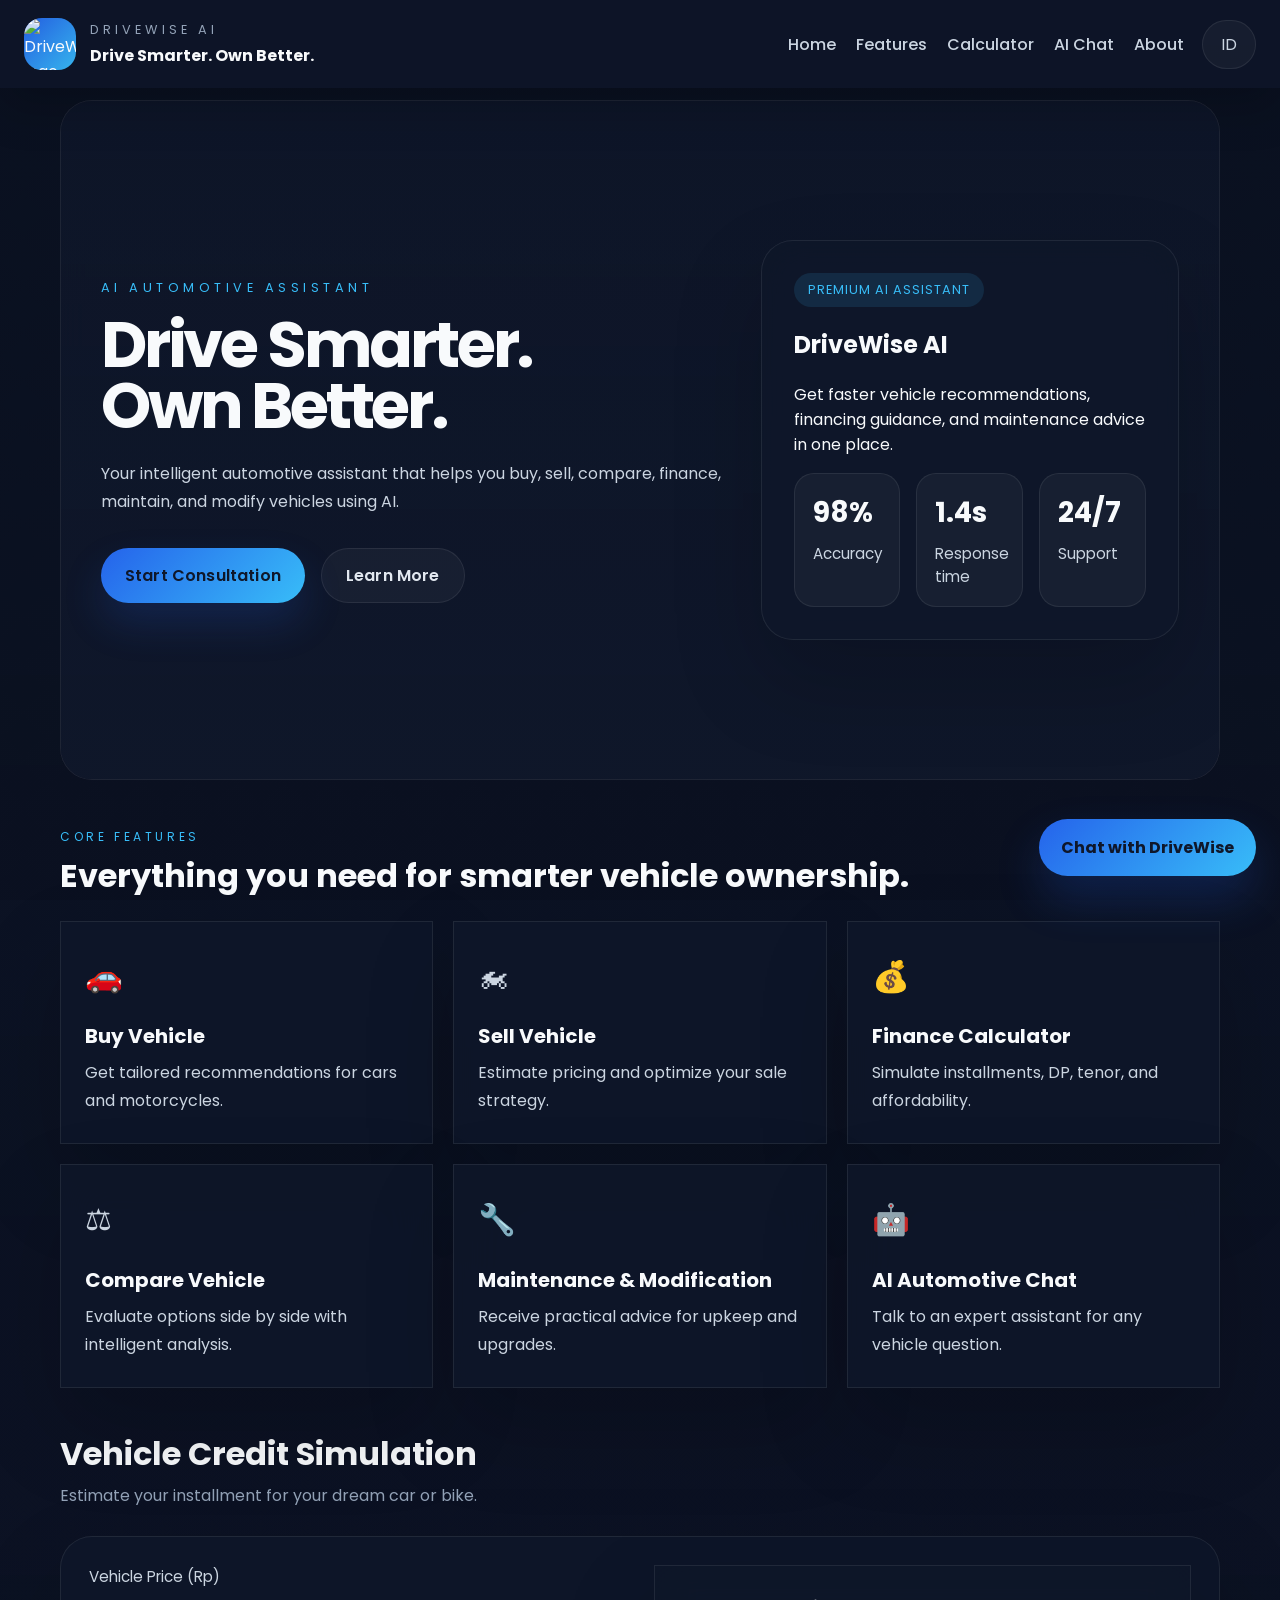
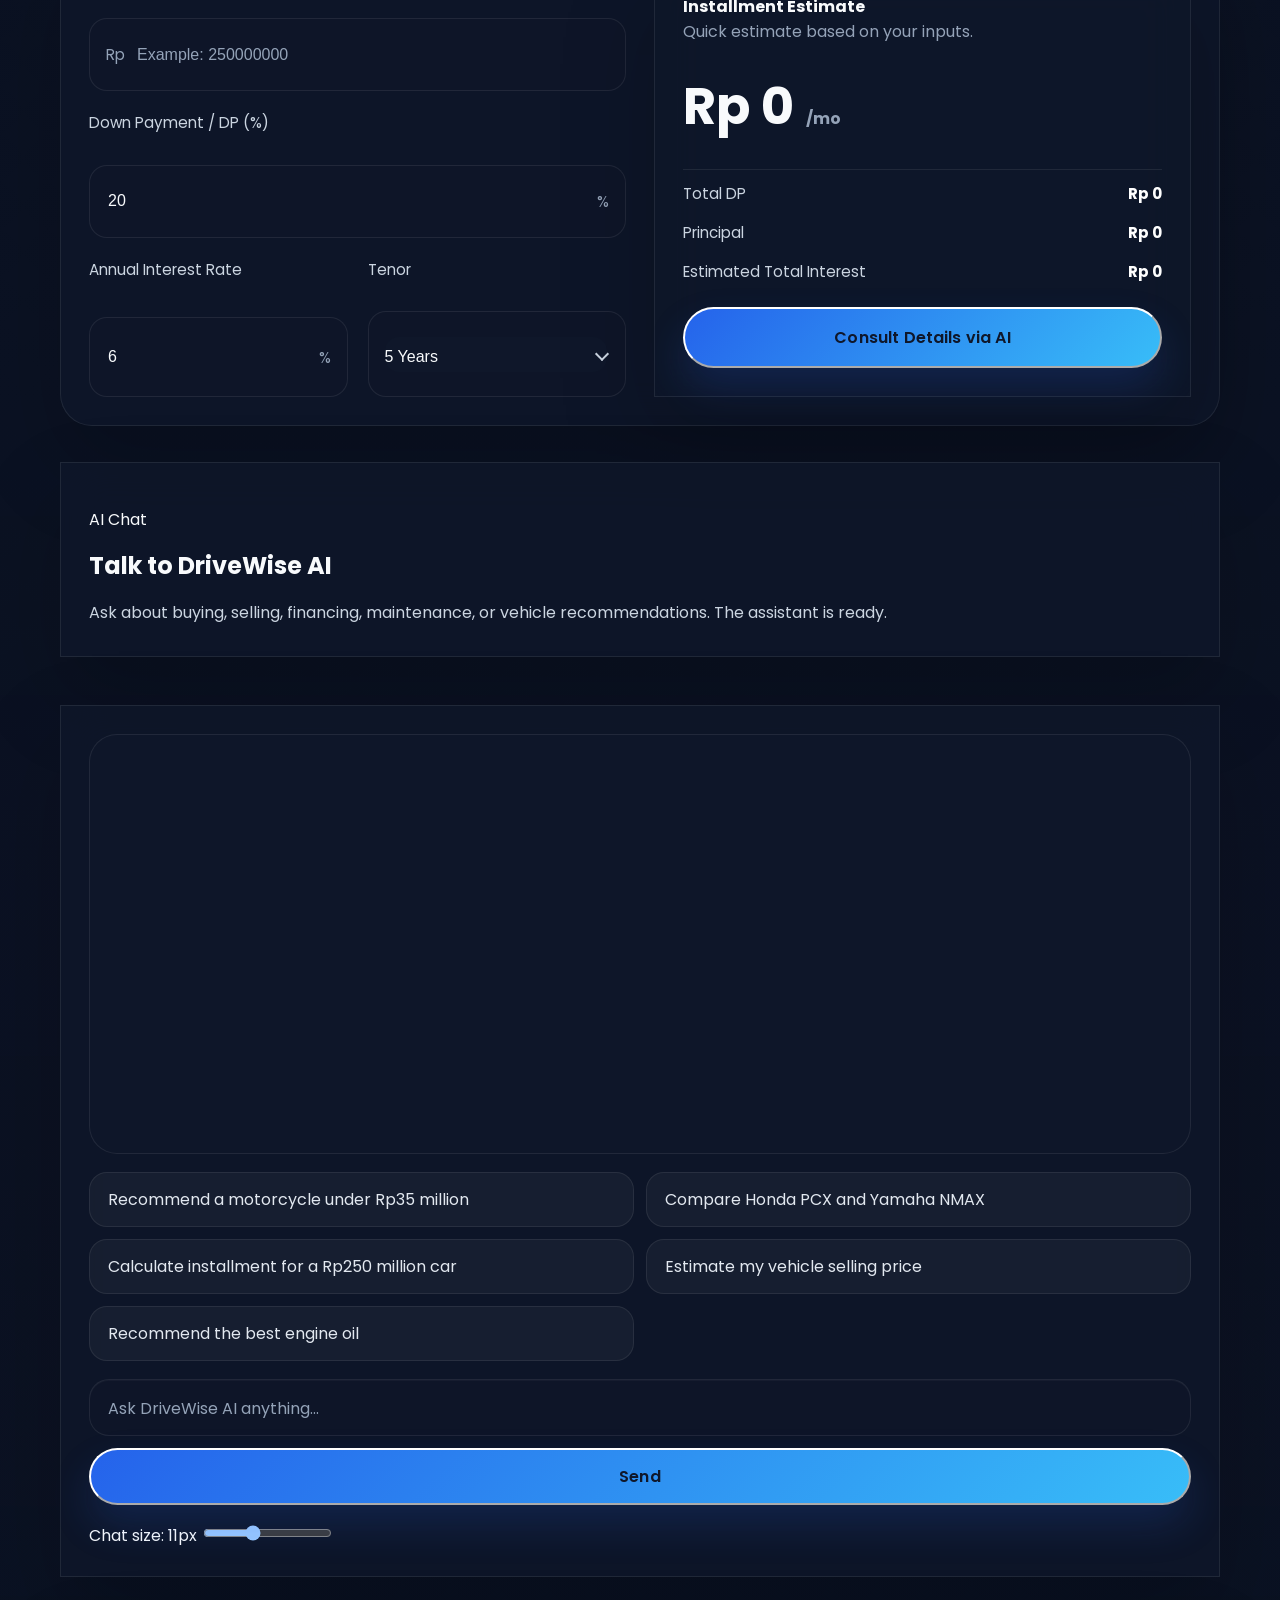
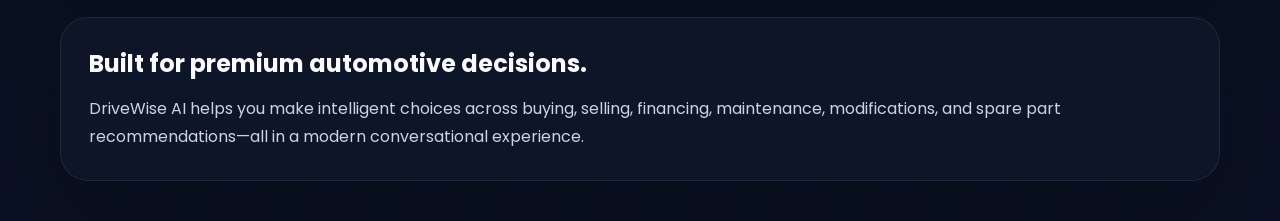
==== commit bcafeb7a: "Initial Upload V3" ====
--- a/public/index.html
+++ b/public/index.html
@@ -1,37 +1,40 @@
-<!DOCTYPE html>
-<html lang="en">
+﻿<!DOCTYPE html>
+<html lang="en" class="scroll-smooth">
 <head>
   <meta charset="UTF-8" />
   <meta name="viewport" content="width=device-width, initial-scale=1.0" />
-  <title>DriveWise AI</title>
+  <title>DriveWise AI | Drive Smarter. Own Better.</title>
+  <link rel="icon" type="image/png" href="LogoDW.png" />
   <link rel="preconnect" href="https://fonts.googleapis.com" />
   <link rel="preconnect" href="https://fonts.gstatic.com" crossorigin />
   <link href="https://fonts.googleapis.com/css2?family=Poppins:wght@400;500;600;700&display=swap" rel="stylesheet" />
   <link rel="stylesheet" href="style.css" />
 </head>
 <body>
+  <header id="navbar" class="topbar glass">
+    <div class="brand-wrap">
+      <div class="brand-logo"><img src="LogoDW.png" alt="DriveWise logo"></div>
+      <div>
+        <p class="brand-label">DriveWise AI</p>
+        <p class="brand-tag">Drive Smarter. Own Better.</p>
+      </div>
+    </div>
+    <div class="topbar-actions">
+      <nav class="nav-links">
+        <a href="#home" data-i18n="home">Home</a>
+        <a href="#features" data-i18n="features">Features</a>
+        <a href="#calculator">Calculator</a>
+        <a href="#chat" data-i18n="chat">AI Chat</a>
+        <a href="#about" data-i18n="about">About</a>
+      </nav>
+      <button id="lang-toggle" class="lang-toggle" type="button" aria-label="Toggle language">ID</button>
+    </div>
+  </header>
+
   <div class="page-shell">
-    <header class="topbar">
-      <div class="brand-wrap">
-        <div class="brand-logo">DW</div>
-        <div>
-          <p class="brand-label">DriveWise AI</p>
-          <p class="brand-tag">Drive Smarter. Own Better.</p>
-        </div>
-      </div>
-      <div class="topbar-actions">
-        <nav class="nav-links">
-          <a href="#home" data-i18n="home">Home</a>
-          <a href="#features" data-i18n="features">Features</a>
-          <a href="#chat" data-i18n="chat">AI Chat</a>
-          <a href="#about" data-i18n="about">About</a>
-        </nav>
-        <button id="lang-toggle" class="lang-toggle" type="button" aria-label="Toggle language">ID</button>
-      </div>
-    </header>
-
     <main>
       <section class="hero" id="home">
+        <div class="hero-overlay"></div>
         <div class="hero-copy">
           <p class="eyebrow" data-i18n="heroEyebrow">AI Automotive Assistant</p>
           <h1 data-i18n="heroTitle">Drive Smarter.<br />Own Better.</h1>
@@ -41,24 +44,22 @@
             <a class="button outline" href="#features" data-i18n="heroLearn">Learn More</a>
           </div>
         </div>
-        <div class="hero-panel">
-          <div class="hero-card glass-card hero-summary">
-            <div class="hero-card-tag" data-i18n="heroTag">Premium AI Assistant</div>
-            <h2 data-i18n="heroPanelTitle">DriveWise AI</h2>
-            <p data-i18n="heroPanelText">Get faster vehicle recommendations, financing guidance, and maintenance advice in one place.</p>
-            <div class="hero-stats">
-              <div>
-                <span>98%</span>
-                <p data-i18n="statAccuracy">Accuracy</p>
-              </div>
-              <div>
-                <span>1.4s</span>
-                <p data-i18n="statResponse">Response time</p>
-              </div>
-              <div>
-                <span>24/7</span>
-                <p data-i18n="statSupport">Support</p>
-              </div>
+        <div class="hero-panel glass-card hero-summary">
+          <div class="hero-card-tag" data-i18n="heroTag">Premium AI Assistant</div>
+          <h2 data-i18n="heroPanelTitle">DriveWise AI</h2>
+          <p data-i18n="heroPanelText">Get faster vehicle recommendations, financing guidance, and maintenance advice in one place.</p>
+          <div class="hero-stats">
+            <div>
+              <span>98%</span>
+              <p data-i18n="statAccuracy">Accuracy</p>
+            </div>
+            <div>
+              <span>1.4s</span>
+              <p data-i18n="statResponse">Response time</p>
+            </div>
+            <div>
+              <span>24/7</span>
+              <p data-i18n="statSupport">Support</p>
             </div>
           </div>
         </div>
@@ -103,32 +104,65 @@
         </div>
       </section>
 
-      <section class="parts-section">
+      <section id="calculator" class="calculator-section">
         <div class="section-heading">
-          <p class="eyebrow" data-i18n="partsEyebrow">Autoparts</p>
-          <h2 data-i18n="partsTitle">Automotive parts and systems</h2>
-        </div>
-        <div class="parts-grid">
-          <article class="part-card glass-card">
-            <span class="part-icon">⚙️</span>
-            <h4 data-i18n="part1title">Engine</h4>
-            <p data-i18n="part1desc">Understand key components that power your ride.</p>
-          </article>
-          <article class="part-card glass-card">
-            <span class="part-icon">🛞</span>
-            <h4 data-i18n="part2title">Tires</h4>
-            <p data-i18n="part2desc">Choose the right tires for grip and comfort.</p>
-          </article>
-          <article class="part-card glass-card">
-            <span class="part-icon">🛑</span>
-            <h4 data-i18n="part3title">Brakes</h4>
-            <p data-i18n="part3desc">Keep stopping power reliable and safe.</p>
-          </article>
-          <article class="part-card glass-card">
-            <span class="part-icon">🔋</span>
-            <h4 data-i18n="part4title">Battery</h4>
-            <p data-i18n="part4desc">Monitor energy and electrical health.</p>
-          </article>
+          <h2 data-i18n="calcTitle">Simulasi Kredit Kendaraan</h2>
+          <p class="section-subtitle" data-i18n="calcSubtitle">Hitung estimasi angsuran mobil atau motor impian Anda.</p>
+        </div>
+        <div class="calculator-grid glass-card">
+          <div class="calculator-form">
+            <div class="form-group">
+              <label data-i18n="calcPriceLabel">Harga Kendaraan (Rp)</label>
+              <div class="input-prefix">
+                <span>Rp</span>
+                <input type="text" id="calc-price" inputmode="numeric" placeholder="Contoh: 250000000" data-i18n="calcPricePlaceholder" oninput="formatPriceInput(); hitungKredit();" />
+              </div>
+            </div>
+            <div class="form-group">
+              <label data-i18n="calcDpLabel">Uang Muka / DP (%)</label>
+              <div class="input-prefix">
+                <input type="number" id="calc-dp" value="20" placeholder="20" data-i18n="calcDpPlaceholder" oninput="hitungKredit()" />
+                <span>%</span>
+              </div>
+            </div>
+            <div class="grid-2 gap-12">
+              <div class="form-group">
+                <label data-i18n="calcRateLabel">Bunga per Tahun</label>
+                <div class="input-prefix">
+                  <input type="number" id="calc-rate" value="6" step="0.1" placeholder="6" data-i18n="calcRatePlaceholder" oninput="hitungKredit()" />
+                  <span>%</span>
+                </div>
+              </div>
+              <div class="form-group">
+                <label data-i18n="calcTenorLabel">Tenor</label>
+                <div class="input-prefix select-prefix">
+                  <select id="calc-tenor" onchange="hitungKredit()">
+                    <option value="1" data-i18n="year1">1 Tahun</option>
+                    <option value="2" data-i18n="year2">2 Tahun</option>
+                    <option value="3" data-i18n="year3">3 Tahun</option>
+                    <option value="4" data-i18n="year4">4 Tahun</option>
+                    <option value="5" selected data-i18n="year5">5 Tahun</option>
+                  </select>
+                </div>
+              </div>
+            </div>
+          </div>
+          <div class="calculator-result glass-card result-panel">
+            <div class="result-header">
+              <h4 data-i18n="calcResultTitle">Estimasi Angsuran</h4>
+              <p data-i18n="calcResultSubtitle">Hitung cepat berdasarkan input Anda.</p>
+            </div>
+            <div class="result-main">
+              <span id="result-monthly">Rp 0</span>
+              <span class="result-sub" data-i18n="perMonth">/bln</span>
+            </div>
+            <div class="result-list">
+              <div><span data-i18n="totalDpLabel">Total DP</span><strong id="result-dp">Rp 0</strong></div>
+              <div><span data-i18n="principalLabel">Pokok Hutang</span><strong id="result-principal">Rp 0</strong></div>
+              <div><span data-i18n="interestLabel">Estimasi Total Bunga</span><strong id="result-interest">Rp 0</strong></div>
+            </div>
+            <button type="button" id="calc-consult-ai" class="button primary calculator-action" data-i18n="calcButton">Konsultasi Detail via AI</button>
+          </div>
         </div>
       </section>
 
@@ -155,7 +189,10 @@
             <textarea id="user-input" rows="1" placeholder="Ask DriveWise AI anything..." autocomplete="off" required data-i18n="userPlaceholder"></textarea>
             <button type="submit" class="button primary" data-i18n="sendButton">Send</button>
           </form>
-          <p class="form-help" data-i18n="formHelp">Press Enter to send, Shift + Enter for a new line.</p>
+          <div class="chat-font-control">
+            <label for="chat-font-slider" id="chat-font-size-label">Chat size: 11px</label>
+            <input id="chat-font-slider" type="range" min="8" max="16" value="11" step="1" aria-label="Adjust chat font size" />
+          </div>
         </div>
       </section>
 
--- a/public/style.css
+++ b/public/style.css
@@ -26,10 +26,18 @@
 }
 
 body {
-  background: radial-gradient(circle at top left, rgba(56, 189, 248, 0.12), transparent 25%),
-    radial-gradient(circle at top right, rgba(56, 189, 248, 0.08), transparent 20%),
-    linear-gradient(180deg, #0b1221 0%, #0f172a 100%);
+  background: linear-gradient(180deg, rgba(10, 16, 32, 0.6), rgba(10, 16, 32, 0.75)),
+    url('Backgroundoto.png') center/cover fixed no-repeat;
   color: var(--text);
+}
+
+body::before {
+  content: '';
+  position: fixed;
+  inset: 0;
+  background: rgba(5, 10, 18, 0.28);
+  pointer-events: none;
+  z-index: -1;
 }
 
 img,
@@ -83,6 +91,7 @@
   gap: 16px;
   margin-bottom: 32px;
   position: relative;
+  padding: 14px 18px;
 }
 
 .brand-wrap {
@@ -98,8 +107,13 @@
   place-items: center;
   border-radius: 18px;
   background: linear-gradient(135deg, rgba(37, 99, 235, 0.95), rgba(56, 189, 248, 0.95));
-  color: #0f172a;
-  font-weight: 700;
+  overflow: hidden;
+}
+
+.brand-logo img {
+  width: 100%;
+  height: 100%;
+  object-fit: contain;
 }
 
 .brand-label {
@@ -142,17 +156,16 @@
   border-radius: 32px;
   overflow: hidden;
   padding: 40px;
-  background-image: linear-gradient(180deg, rgba(15, 23, 42, 0.92), rgba(15, 23, 42, 0.92)), url('https://images.unsplash.com/photo-1511919884226-fd3cad34687c?auto=format&fit=crop&w=1400&q=80');
-  background-size: cover;
-  background-position: center;
-  background-repeat: no-repeat;
+  background: rgba(15, 23, 42, 0.42);
+  border: 1px solid rgba(255, 255, 255, 0.08);
+  backdrop-filter: blur(14px);
 }
 
 .hero::before {
   content: '';
   position: absolute;
   inset: 0;
-  background: linear-gradient(180deg, rgba(15, 23, 42, 0.7), rgba(15, 23, 42, 0.95));
+  background: linear-gradient(180deg, rgba(15, 23, 42, 0.35), rgba(15, 23, 42, 0.65));
 }
 
 .hero-copy,
@@ -442,13 +455,14 @@
 .message {
   display: inline-flex;
   flex-direction: column;
-  gap: 10px;
-  padding: 16px 18px;
-  border-radius: 24px;
-  max-width: 82%;
+  gap: 8px;
+  padding: 10px 12px;
+  border-radius: 20px;
+  max-width: 70%;
   position: relative;
-  line-height: 1.7;
-  box-shadow: 0 18px 40px rgba(0, 0, 0, 0.18);
+  line-height: 1.4;
+  font-size: var(--chat-font-size, 11px);
+  box-shadow: 0 14px 32px rgba(0, 0, 0, 0.16);
 }
 
 .message.user {
@@ -465,18 +479,37 @@
 
 .message .message-row {
   display: flex;
-  align-items: flex-start;
-  gap: 14px;
+  flex-direction: column;
+  align-items: center;
+  gap: 10px;
 }
 
 .avatar {
-  width: 40px;
-  height: 40px;
-  border-radius: 14px;
+  width: 36px;
+  height: 36px;
+  border-radius: 50%;
   display: grid;
   place-items: center;
   flex-shrink: 0;
   font-weight: 700;
+}
+
+.message-content {
+  width: 100%;
+}
+
+/* Distinct avatar styles for user and bot to improve readability */
+.avatar.user {
+  background: linear-gradient(135deg, rgba(37, 99, 235, 0.14), rgba(56, 189, 248, 0.10));
+  color: #0f172a;
+  font-size: 0.78rem;
+}
+
+.avatar.bot {
+  background: rgba(255, 255, 255, 0.02);
+  color: #cbd5e1;
+  border: 1px solid rgba(56, 189, 248, 0.06);
+  font-size: 0.78rem;
 }
 
 .avatar.user {
@@ -607,10 +640,220 @@
 }
 
 .glass-card {
-  background: rgba(15, 23, 42, 0.8);
-  backdrop-filter: blur(24px);
+  background: rgba(15, 23, 42, 0.85);
+  backdrop-filter: blur(22px);
   border: 1px solid var(--border);
-  box-shadow: 0 45px 110px rgba(0, 0, 0, 0.18);
+  box-shadow: 0 40px 90px rgba(0, 0, 0, 0.18);
+}
+
+.topbar.glass {
+  position: fixed;
+  top: 0;
+  left: 0;
+  right: 0;
+  padding: 18px 24px;
+  z-index: 100;
+  background: rgba(15, 23, 42, 0.78);
+  box-shadow: 0 20px 45px rgba(0, 0, 0, 0.18);
+}
+
+.page-shell {
+  padding-top: 100px;
+}
+
+.hero {
+  min-height: 680px;
+  margin-bottom: 48px;
+}
+
+.hero-overlay {
+  position: absolute;
+  inset: 0;
+  background: linear-gradient(180deg, rgba(15, 23, 42, 0.55), rgba(15, 23, 42, 0.95));
+  pointer-events: none;
+}
+
+.hero-panel.hero-summary {
+  padding: 32px;
+  border-radius: 32px;
+}
+
+.calculator-section {
+  padding-top: 8px;
+  padding-bottom: 36px;
+}
+
+.section-heading {
+  display: flex;
+  flex-direction: column;
+  gap: 12px;
+  margin-bottom: 28px;
+}
+
+.section-heading h2 {
+  margin: 0;
+  font-size: clamp(2rem, 2.5vw, 2.75rem);
+}
+
+.section-subtitle {
+  margin: 0;
+  color: #94a3b8;
+}
+
+.calculator-grid {
+  display: grid;
+  grid-template-columns: 1fr 1fr;
+  gap: 28px;
+  padding: 28px;
+  border-radius: 32px;
+}
+
+.calculator-form {
+  display: grid;
+  gap: 20px;
+}
+
+.form-group {
+  display: grid;
+  gap: 10px;
+}
+
+.form-group label {
+  color: #cbd5e1;
+  font-size: 0.95rem;
+}
+
+.input-prefix {
+  display: flex;
+  align-items: center;
+  gap: 10px;
+  background: rgba(15, 23, 42, 0.9);
+  border: 1px solid rgba(255, 255, 255, 0.08);
+  border-radius: 18px;
+  padding: 14px 16px;
+  position: relative;
+}
+
+.input-prefix span {
+  color: #94a3b8;
+  font-size: 0.95rem;
+}
+
+.input-prefix input,
+.input-prefix select {
+  width: 100%;
+  background: transparent;
+  border: none;
+  color: #f8fafc;
+  font-size: 1rem;
+  outline: none;
+}
+
+.input-prefix select {
+  appearance: none;
+  -webkit-appearance: none;
+  -moz-appearance: none;
+  cursor: pointer;
+  padding: 10px 28px 10px 0;
+  min-height: 35px;
+  height: 35px;
+  line-height: 1.2;
+  background: rgba(15, 23, 42, 0.96);
+  color: #f8fafc;
+  border-radius: 14px;
+}
+
+.input-prefix.select-prefix {
+  padding-right: 18px;
+}
+
+.input-prefix.select-prefix::after {
+  content: '';
+  position: absolute;
+  right: 18px;
+  top: 50%;
+  transform: translateY(-50%) rotate(45deg);
+  width: 8px;
+  height: 8px;
+  border-right: 2px solid #cbd5e1;
+  border-bottom: 2px solid #cbd5e1;
+  pointer-events: none;
+}
+
+.input-prefix select option {
+  background: #0f172a;
+  color: #f8fafc;
+}
+
+.input-prefix select::-ms-expand {
+  display: none;
+}
+
+.input-prefix select::placeholder {
+  color: #94a3b8;
+}
+
+.input-prefix input::placeholder {
+  color: #94a3b8;
+}
+
+.grid-2 {
+  display: grid;
+  grid-template-columns: repeat(2, minmax(0, 1fr));
+  gap: 20px;
+}
+
+.result-panel {
+  display: flex;
+  flex-direction: column;
+  gap: 24px;
+  padding: 28px;
+  min-height: 100%;
+}
+
+.result-header h4,
+.result-header p {
+  margin: 0;
+}
+
+.result-header p {
+  color: #94a3b8;
+}
+
+.result-main {
+  display: flex;
+  align-items: baseline;
+  gap: 12px;
+  font-size: clamp(2rem, 4vw, 3.5rem);
+  font-weight: 700;
+}
+
+.result-sub {
+  color: #94a3b8;
+  font-size: 1rem;
+}
+
+.result-list {
+  display: grid;
+  gap: 16px;
+  padding-top: 12px;
+  border-top: 1px solid rgba(255, 255, 255, 0.08);
+}
+
+.result-list div {
+  display: flex;
+  justify-content: space-between;
+  color: #cbd5e1;
+  font-size: 0.95rem;
+}
+
+.result-list strong {
+  color: #ffffff;
+}
+
+.calculator-action {
+  padding: 16px 18px;
+  width: 100%;
 }
 
 @media (max-width: 950px) {
@@ -658,6 +901,15 @@
     gap: 12px;
   }
 
+  .lang-toggle {
+    position: fixed;
+    top: 14px;
+    right: 14px;
+    padding: 8px 12px;
+    font-size: 0.75rem;
+    z-index: 200;
+  }
+
   .hero {
     grid-template-columns: 1fr;
     padding: 28px;
@@ -700,7 +952,7 @@
   .chat-shell,
   .about-card,
   .hero-card {
-    padding: 22px;
+    padding: 18px;
   }
 
   .chat-window {
@@ -722,6 +974,26 @@
 
   .chat-form {
     gap: 10px;
+  }
+
+  .chat-font-control {
+    display: flex;
+    flex-direction: column;
+    gap: 8px;
+    margin-top: 12px;
+    padding: 0 6px;
+    color: #cbd5e1;
+  }
+
+  .chat-font-control label {
+    font-size: 0.85rem;
+    color: #94a3b8;
+  }
+
+  .chat-font-control input[type='range'] {
+    width: 100%;
+    accent-color: var(--secondary);
+    cursor: pointer;
   }
 
   #user-input {
@@ -754,16 +1026,31 @@
 
 @media (max-width: 520px) {
   .page-shell {
-    padding: 18px 12px 28px;
+    padding: 16px 10px 24px;
+  }
+
+  .topbar {
+    padding: 10px 12px;
   }
 
   .topbar-actions {
     flex-direction: column;
-    gap: 12px;
+    gap: 8px;
+  }
+
+  .lang-toggle {
+    top: 10px;
+    right: 10px;
+    padding: 6px 10px;
+    font-size: 0.65rem;
   }
 
   .nav-links {
-    gap: 10px;
+    gap: 8px;
+  }
+
+  .nav-links a {
+    font-size: 0.9rem;
   }
 
   .hero {
@@ -1093,6 +1380,15 @@
     max-height: 100vh;
     margin: 0 8px;
   }
+
+  .calculator-grid {
+    display: flex;
+    flex-direction: column;
+  }
+
+  .result-panel {
+    order: 2;
+  }
 }
 
 @media (max-width: 520px) {
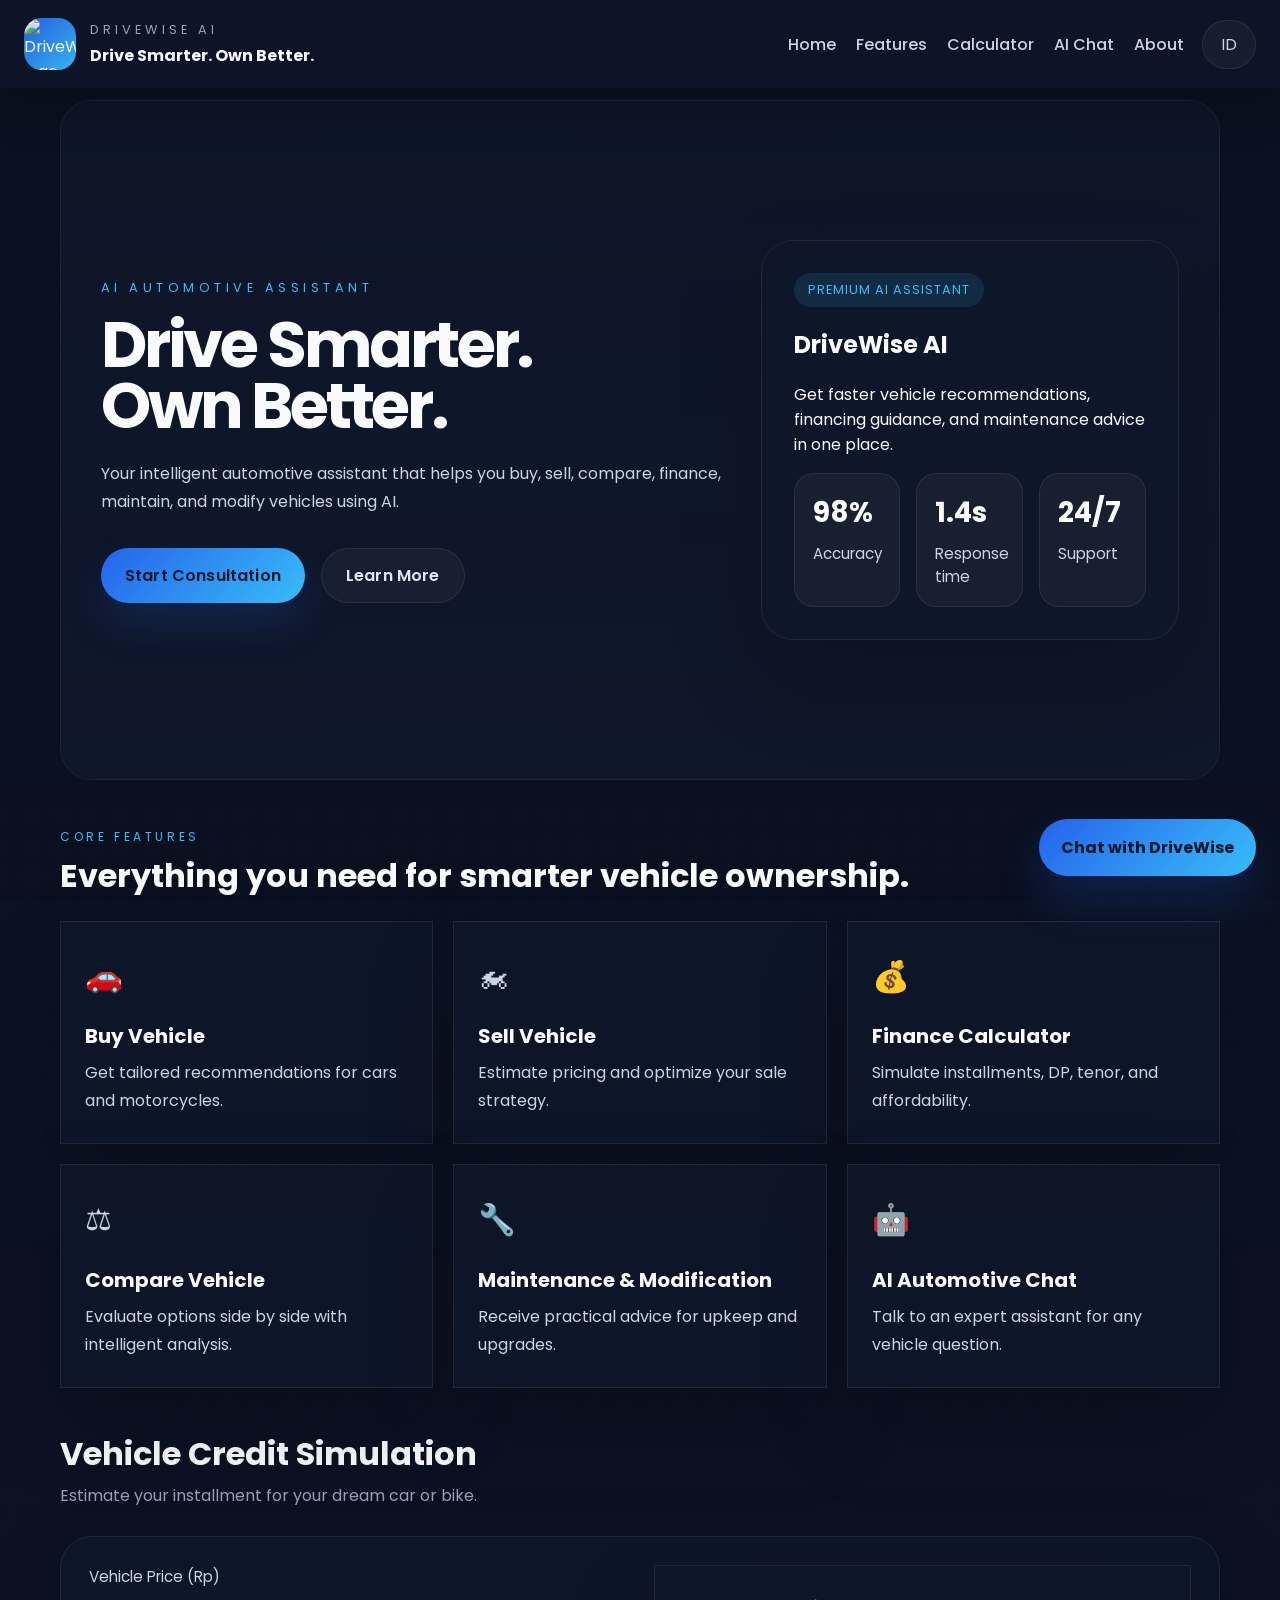
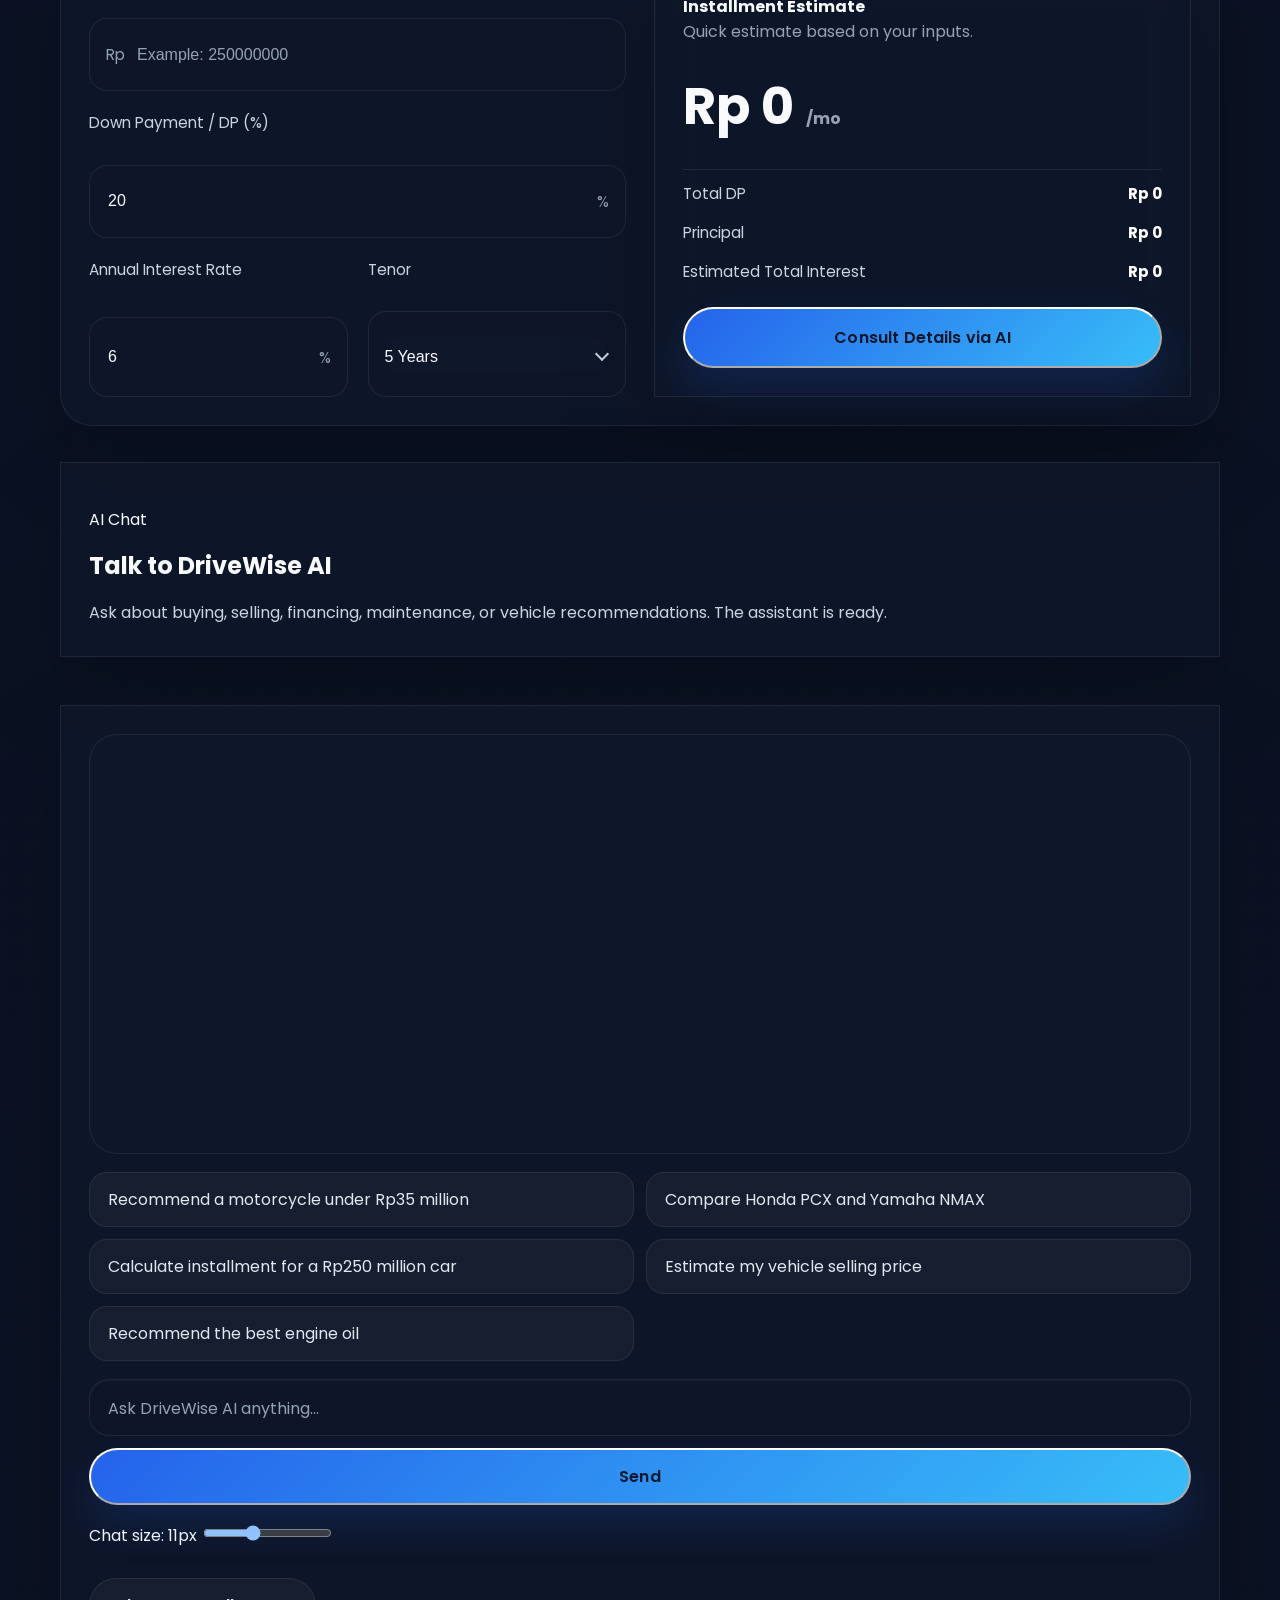
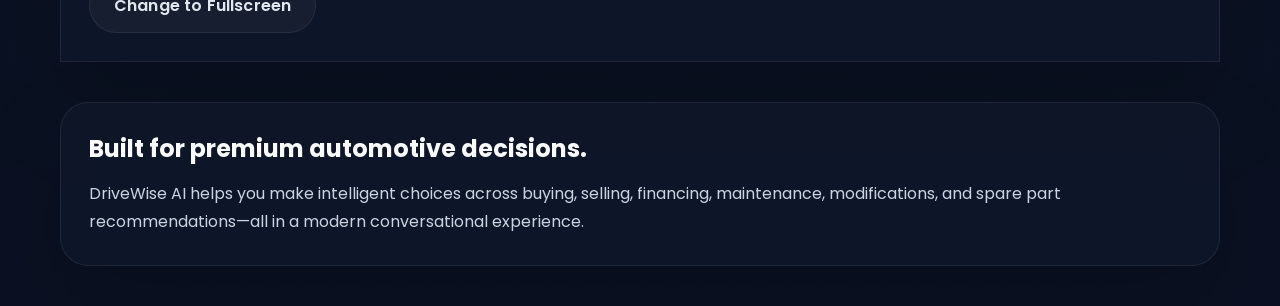
==== commit 29471918: "Initial Upload V6" ====
--- a/public/index.html
+++ b/public/index.html
@@ -176,7 +176,7 @@
         </div>
 
         <div id="chat-shell-placeholder"></div>
-        <div class="chat-shell glass-card" id="chat-shell">
+        <div class="chat-shell glass-card" id="chat-shell" style="--chat-font-size: 11px;">
           <div class="chat-window" id="chat-box"></div>
           <div class="suggestions" aria-label="Suggested prompts">
             <button type="button" class="suggestion-button" data-i18n="suggest1" data-suggest="suggest1">Recommend a motorcycle under Rp35 million</button>
@@ -193,6 +193,9 @@
             <label for="chat-font-slider" id="chat-font-size-label">Chat size: 11px</label>
             <input id="chat-font-slider" type="range" min="8" max="16" value="11" step="1" aria-label="Adjust chat font size" />
           </div>
+          <div style="margin-top:12px; display:flex; gap:8px;">
+            <button id="to-fullscreen" class="button outline">Change to Fullscreen</button>
+          </div>
         </div>
       </section>
 
--- a/public/style.css
+++ b/public/style.css
@@ -512,6 +512,22 @@
   font-size: 0.78rem;
 }
 
+/* Retry button shown on failed bot responses */
+.retry-btn {
+  margin-left: 8px;
+  background: rgba(255,255,255,0.04);
+  color: #e2e8f0;
+  border: 1px solid rgba(255,255,255,0.06);
+  padding: 6px 10px;
+  border-radius: 8px;
+  cursor: pointer;
+  font-size: 12px;
+}
+.retry-btn:disabled {
+  opacity: 0.5;
+  cursor: default;
+}
+
 .avatar.user {
   background: rgba(56, 189, 248, 0.18);
   color: #38bdf8;
@@ -528,6 +544,27 @@
   word-break: break-word;
   color: inherit;
 }
+
+/* Remove avatar and bubble-like appearance for embedded chat to match ChatGPT style */
+.chat-shell .message {
+  background: transparent;
+  border: none;
+  box-shadow: none;
+  padding: 6px 0;
+  max-width: 100%;
+}
+.chat-shell .message .message-content {
+  background: rgba(255,255,255,0.02);
+  padding: 10px 12px;
+  border-radius: 8px;
+  display: inline-block;
+}
+.chat-shell .message.user .message-content {
+  background: linear-gradient(135deg, rgba(37,99,235,0.9), rgba(56,189,248,0.2));
+  color: #e2e8f0;
+}
+.chat-shell .avatar { display: none; }
+.chat-shell .message-meta { display: none; }
 
 .message-meta {
   display: flex;
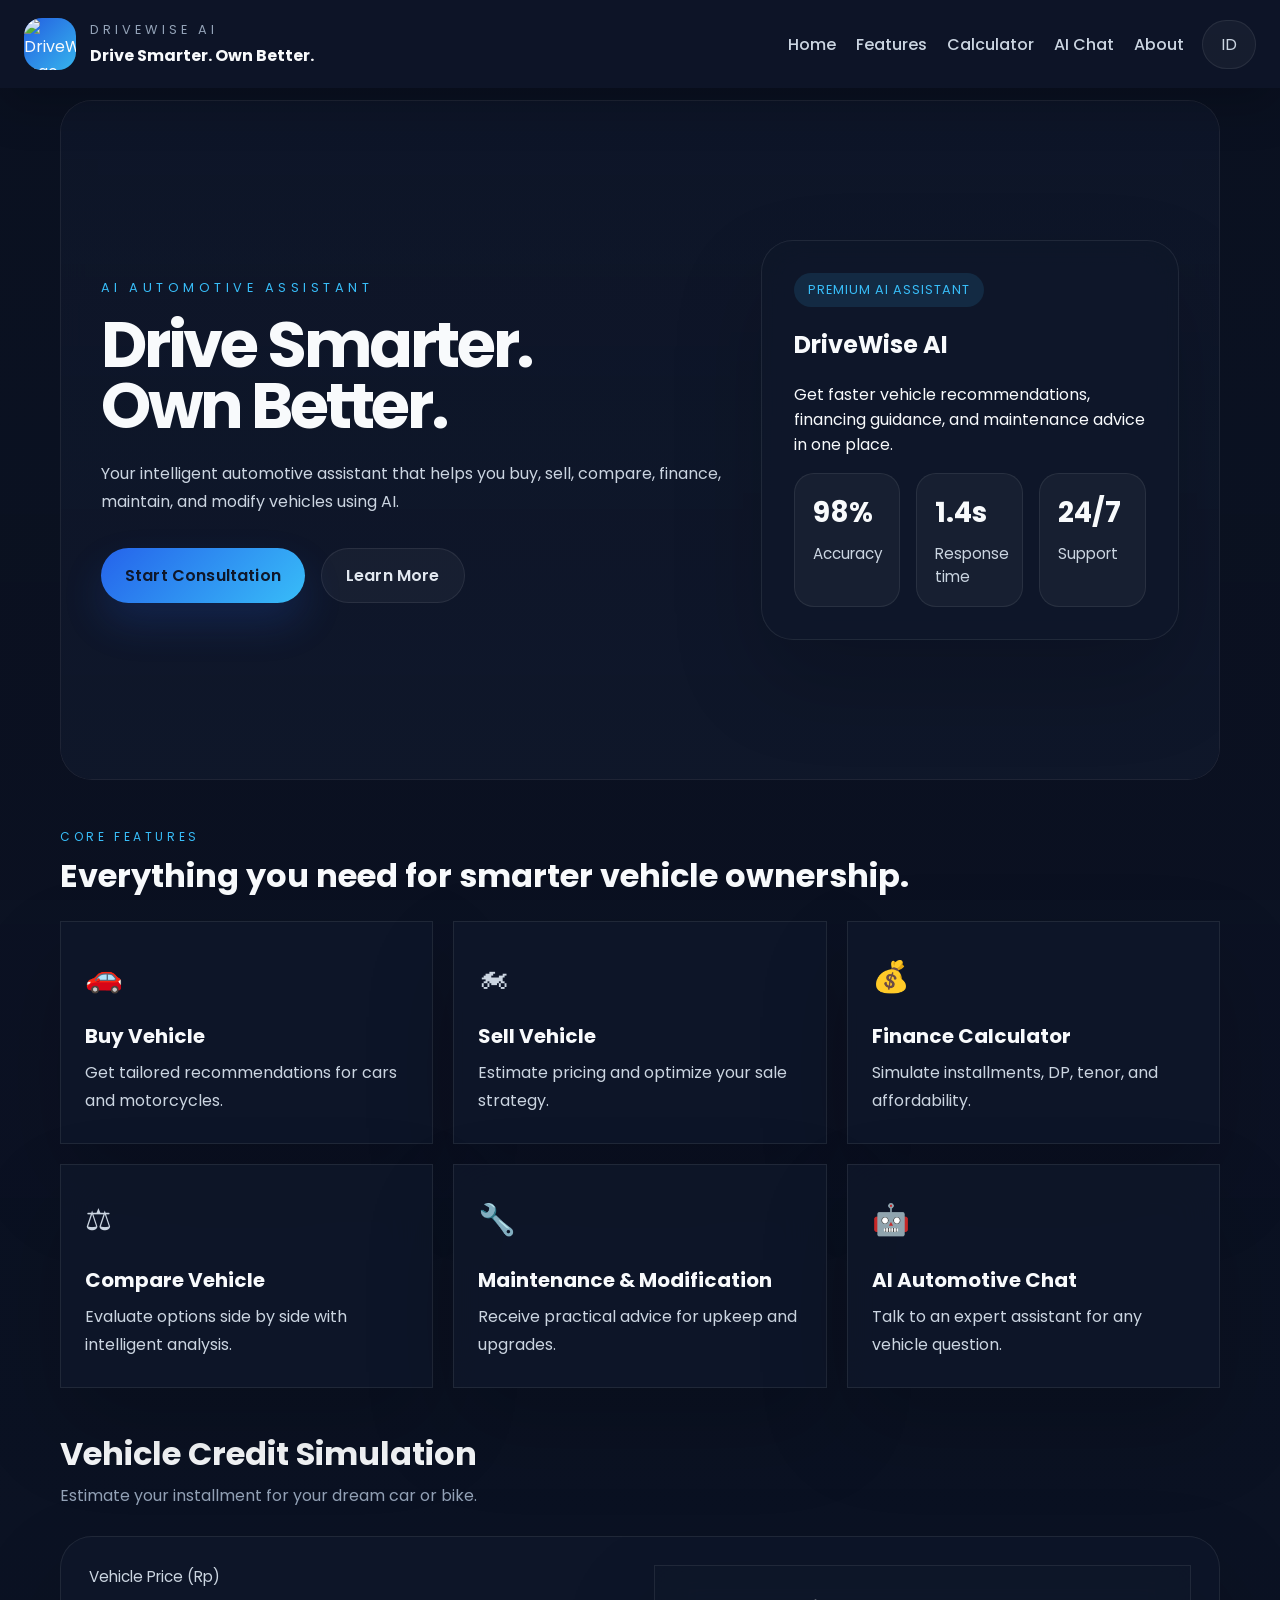
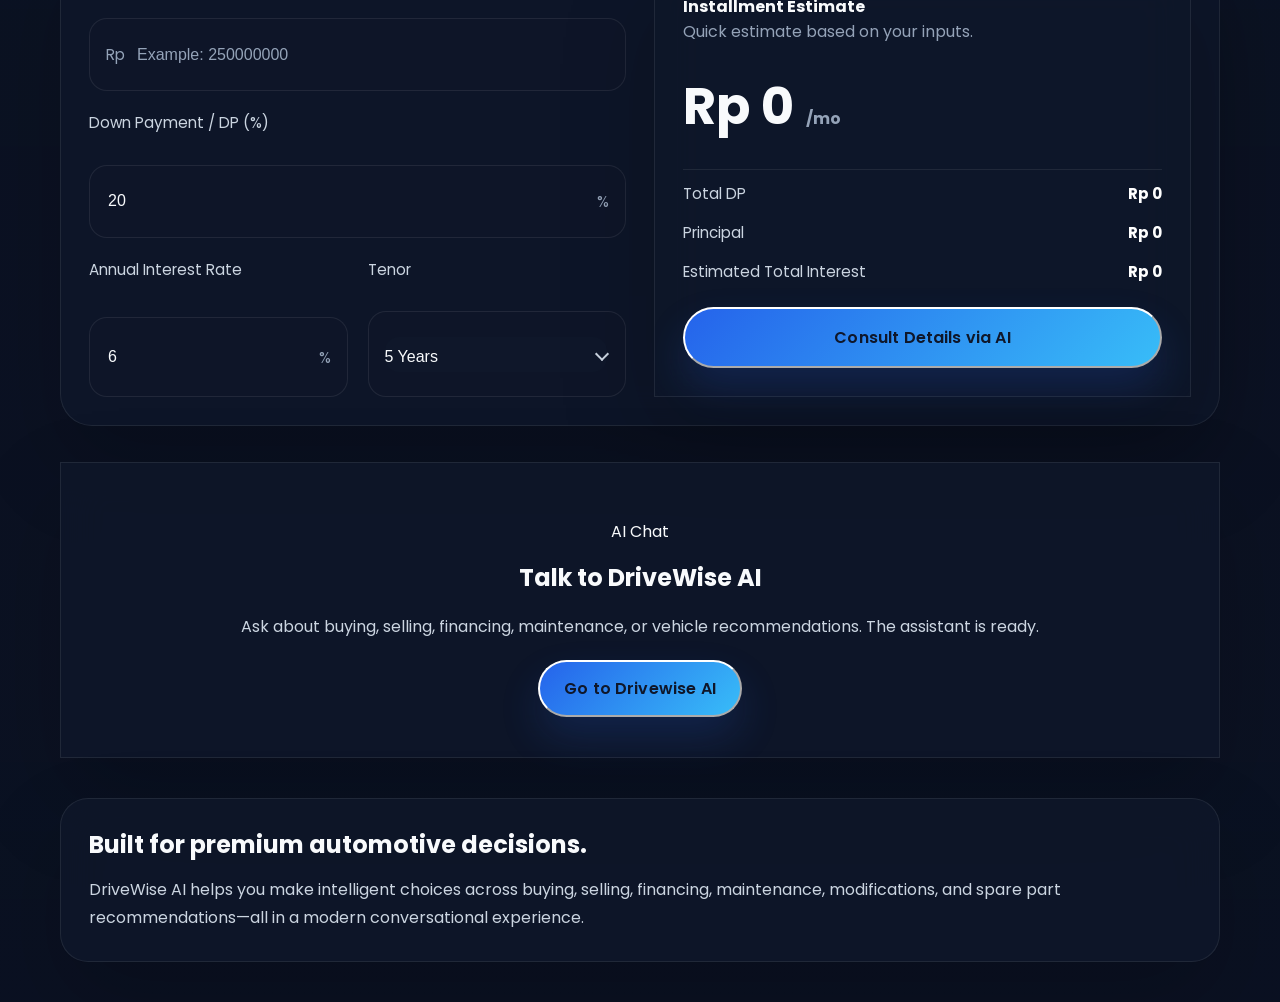
==== commit 2f71172a: "Iniatial Upload V7" ====
--- a/public/index.html
+++ b/public/index.html
@@ -167,35 +167,13 @@
       </section>
 
       <section class="chat-section" id="chat">
-        <div class="chat-header glass-card">
+        <div class="chat-header glass-card" style="display:flex; flex-direction:column; align-items:center; text-align:center; gap:18px; padding:40px 24px;">
           <div>
             <p class="eyebrow" data-i18n="chatHeader">AI Chat</p>
             <h2 data-i18n="chatTitle">Talk to DriveWise AI</h2>
           </div>
           <p class="chat-description" data-i18n="chatDescription">Ask about buying, selling, financing, maintenance, or vehicle recommendations. The assistant is ready.</p>
-        </div>
-
-        <div id="chat-shell-placeholder"></div>
-        <div class="chat-shell glass-card" id="chat-shell" style="--chat-font-size: 11px;">
-          <div class="chat-window" id="chat-box"></div>
-          <div class="suggestions" aria-label="Suggested prompts">
-            <button type="button" class="suggestion-button" data-i18n="suggest1" data-suggest="suggest1">Recommend a motorcycle under Rp35 million</button>
-            <button type="button" class="suggestion-button" data-i18n="suggest2" data-suggest="suggest2">Compare Honda PCX and Yamaha NMAX</button>
-            <button type="button" class="suggestion-button" data-i18n="suggest3" data-suggest="suggest3">Calculate installment for a Rp250 million car</button>
-            <button type="button" class="suggestion-button" data-i18n="suggest4" data-suggest="suggest4">Estimate my vehicle selling price</button>
-            <button type="button" class="suggestion-button" data-i18n="suggest5" data-suggest="suggest5">Recommend the best engine oil</button>
-          </div>
-          <form id="chat-form" class="chat-form">
-            <textarea id="user-input" rows="1" placeholder="Ask DriveWise AI anything..." autocomplete="off" required data-i18n="userPlaceholder"></textarea>
-            <button type="submit" class="button primary" data-i18n="sendButton">Send</button>
-          </form>
-          <div class="chat-font-control">
-            <label for="chat-font-slider" id="chat-font-size-label">Chat size: 11px</label>
-            <input id="chat-font-slider" type="range" min="8" max="16" value="11" step="1" aria-label="Adjust chat font size" />
-          </div>
-          <div style="margin-top:12px; display:flex; gap:8px;">
-            <button id="to-fullscreen" class="button outline">Change to Fullscreen</button>
-          </div>
+          <button id="to-fullscreen" class="button primary">Go to Drivewise AI</button>
         </div>
       </section>
 
@@ -208,36 +186,6 @@
     </main>
   </div>
 
-  <button id="chat-float-button" class="floating-chat-button" type="button" data-i18n="floatButton">Chat with DriveWise</button>
-
-  <div id="chat-widget" class="chat-widget hidden" aria-hidden="true">
-    <div class="chat-widget-panel glass-card">
-      <div class="chat-widget-header">
-        <div>
-          <p class="eyebrow" data-i18n="widgetTitle">DriveWise Mini Chat</p>
-        </div>
-        <div class="widget-actions">
-          <button type="button" id="chat-widget-full" class="widget-button" data-i18n="widgetFull">Full</button>
-          <button type="button" id="chat-widget-minimize" class="widget-button" data-i18n="widgetMinimize">–</button>
-        </div>
-      </div>
-      <div id="chat-widget-body" class="chat-widget-body"></div>
-    </div>
-  </div>
-
-  <div id="chat-overlay" class="chat-overlay hidden" aria-hidden="true">
-    <div class="chat-overlay-panel glass-card">
-      <div class="overlay-header">
-        <div>
-          <p class="overlay-title" data-i18n="overlayTitle">DriveWise Chat</p>
-          <p class="overlay-subtitle" data-i18n="overlaySubtitle">Continue your current conversation in full screen.</p>
-        </div>
-        <button id="chat-overlay-close" class="overlay-close" aria-label="Close chat">×</button>
-      </div>
-      <div id="chat-overlay-body"></div>
-    </div>
-  </div>
-
   <script src="script.js"></script>
 </body>
 </html>
--- a/public/style.css
+++ b/public/style.css
@@ -609,8 +609,9 @@
 
 .suggestions {
   display: grid;
-  gap: 12px;
+  gap: 8px;
   grid-template-columns: repeat(2, minmax(0, 1fr));
+  margin: 0 0 6px 0;
 }
 
 .suggestion-button {
@@ -618,7 +619,8 @@
   background: rgba(255, 255, 255, 0.04);
   color: #e2e8f0;
   border-radius: 18px;
-  padding: 14px 18px;
+  padding: 10px 14px;
+  font-size: 0.9rem;
   text-align: left;
   transition: transform 0.2s ease, border-color 0.2s ease, background-color 0.2s ease;
 }
@@ -631,7 +633,7 @@
 
 .chat-form {
   display: grid;
-  gap: 12px;
+  gap: 8px;
 }
 
 #user-input {
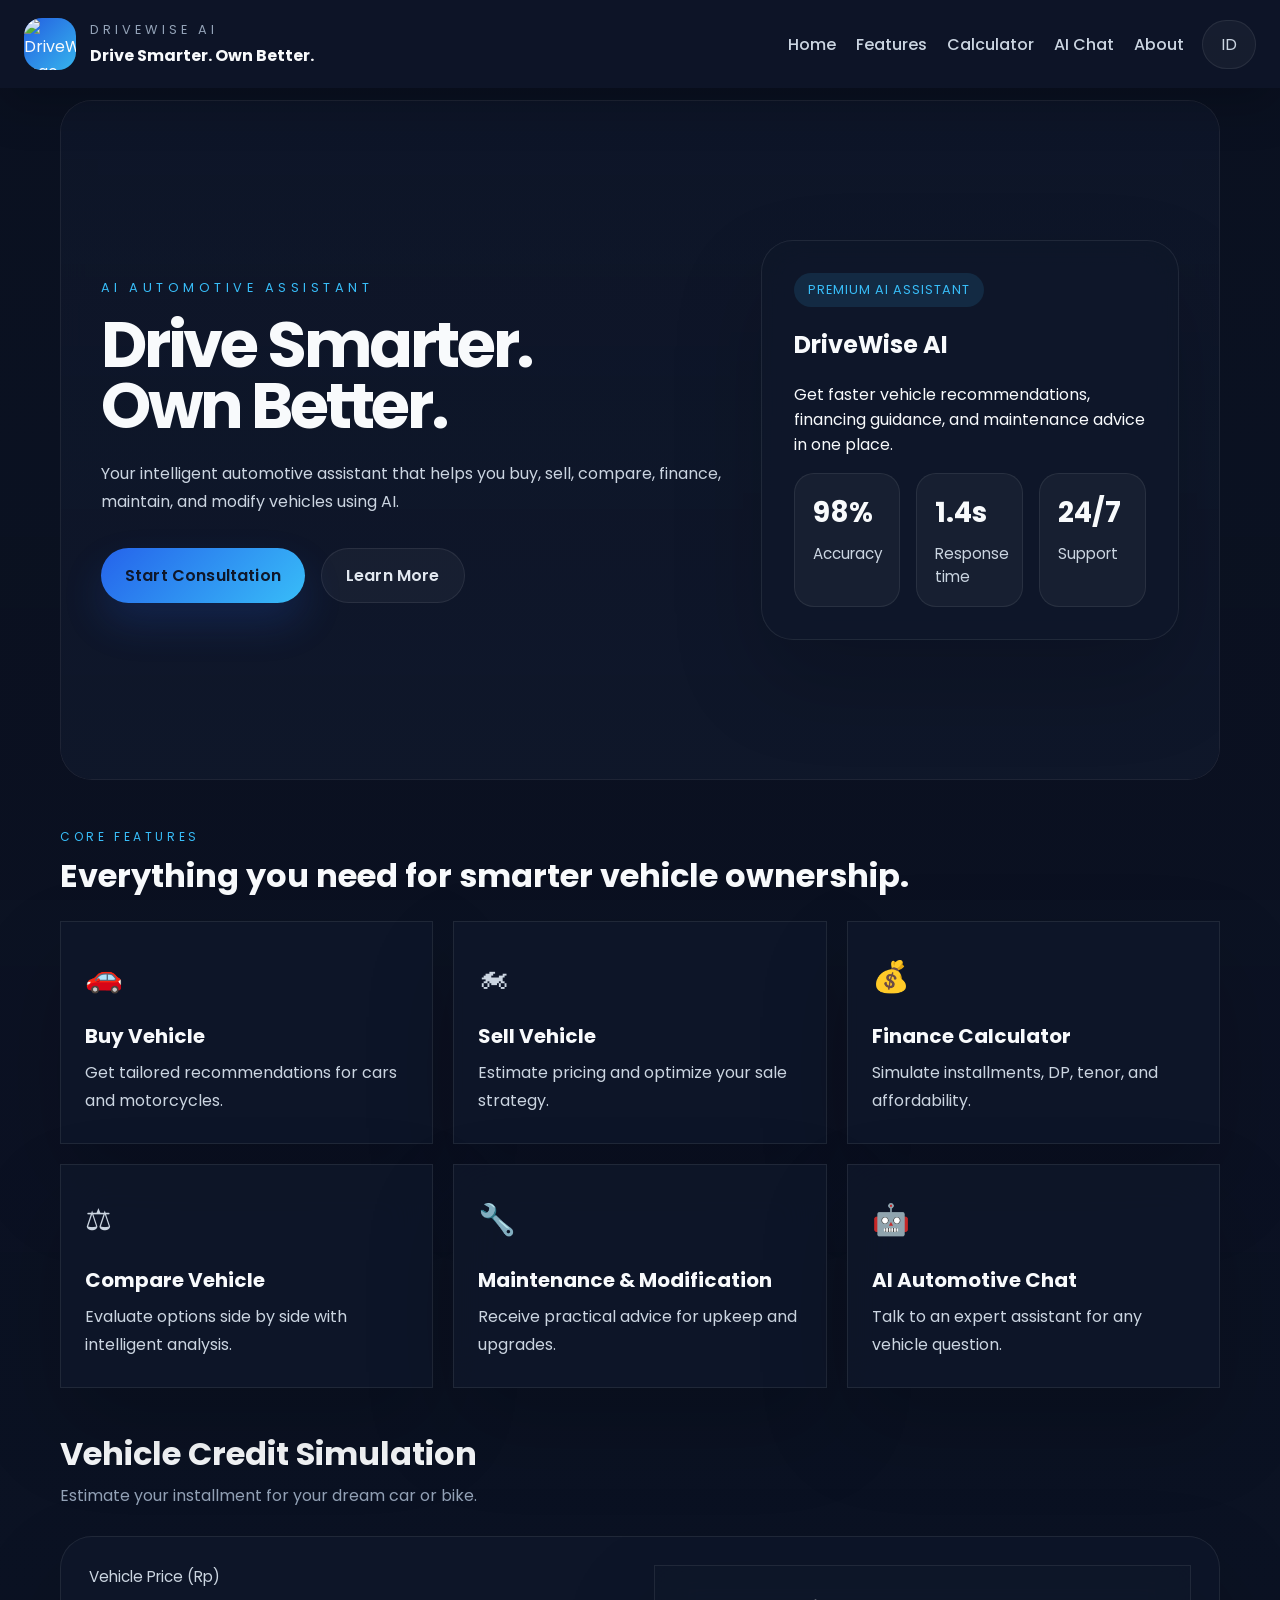
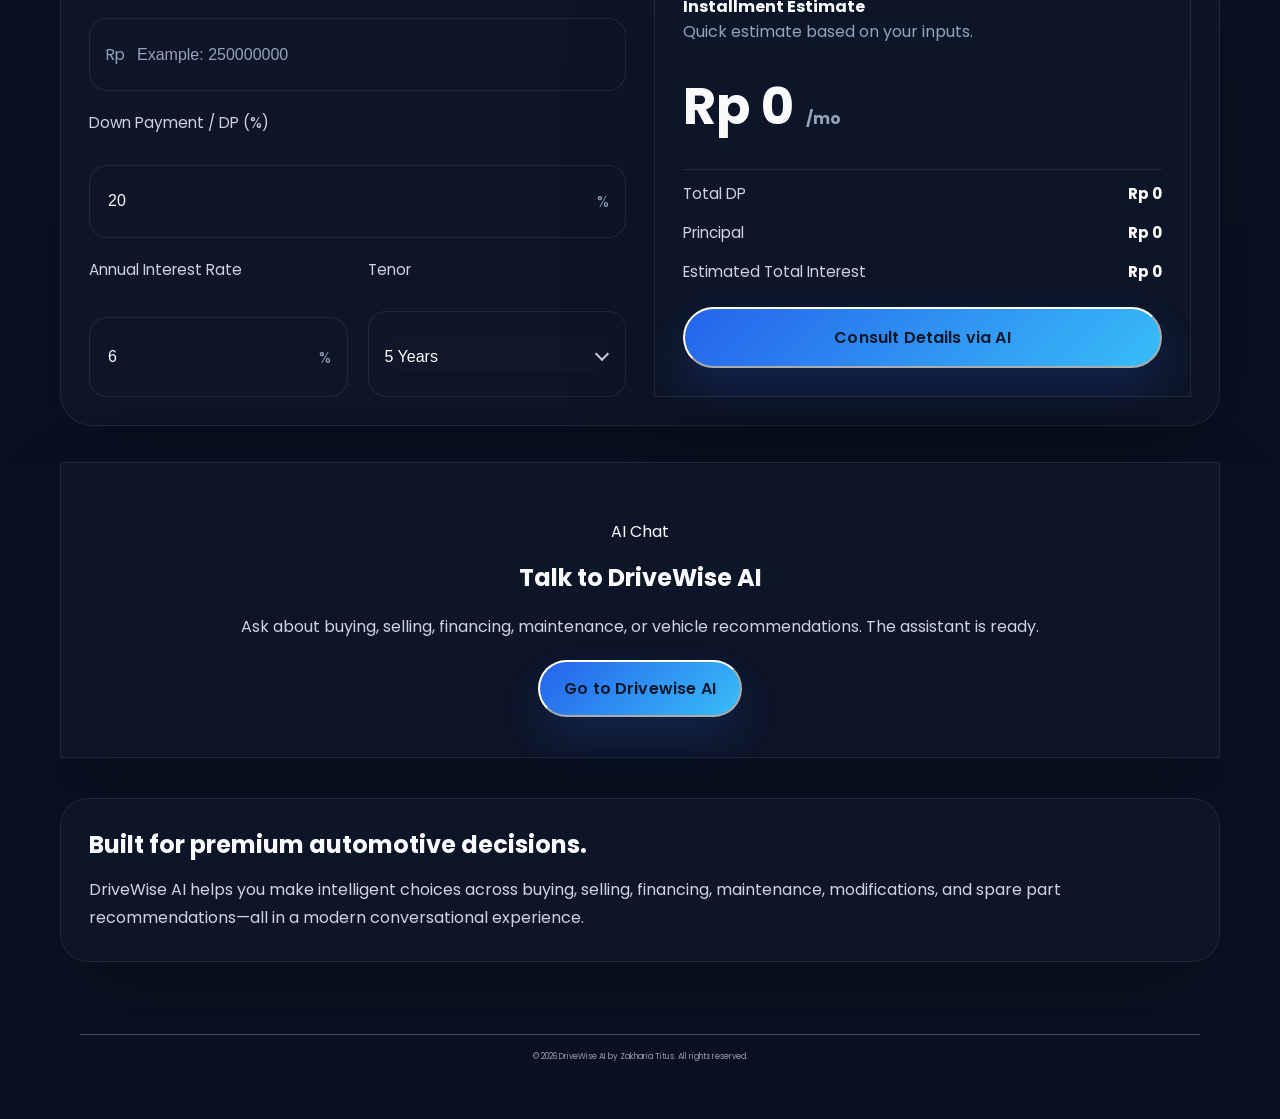
==== commit 085b3a36: "Implementasi V7" ====
--- a/public/index.html
+++ b/public/index.html
@@ -184,6 +184,13 @@
         </div>
       </section>
     </main>
+
+    <footer class="site-footer">
+      <div class="footer-inner">
+        <hr />
+        <p>© 2026 DriveWise AI by Zakharia Titus. All rights reserved.</p>
+      </div>
+    </footer>
   </div>
 
   <script src="script.js"></script>
--- a/public/style.css
+++ b/public/style.css
@@ -919,7 +919,12 @@
 
 @media (max-width: 720px) {
   .page-shell {
-    padding: 20px 16px 32px;
+    padding: 24px 16px 32px;
+    padding-top: 100px;
+  }
+
+  .hero {
+    margin-top: 115px;
   }
 
   .topbar {
@@ -949,6 +954,13 @@
     z-index: 200;
   }
 
+  #home,
+  #features,
+  #calculator,
+  #chat {
+    scroll-margin-top: 115px;
+  }
+
   .hero {
     grid-template-columns: 1fr;
     padding: 28px;
@@ -1061,6 +1073,34 @@
     max-height: 100vh;
     margin: 0 8px;
   }
+}
+
+.site-footer {
+  margin-top: 40px;
+  padding-top: 32px;
+  color: #94a3b8;
+}
+
+.site-footer .footer-inner {
+  display: flex;
+  flex-direction: column;
+  gap: 16px;
+  max-width: 1200px;
+  margin: 0 auto;
+  padding: 0 20px 16px;
+}
+
+.site-footer hr {
+  border: none;
+  border-top: 1px solid rgba(255, 255, 255, 0.5);
+  opacity: 0.5;
+  margin: 0;
+}
+
+.site-footer p {
+  margin: 0;
+  font-size: 8px;
+  text-align: center;
 }
 
 @media (max-width: 520px) {
